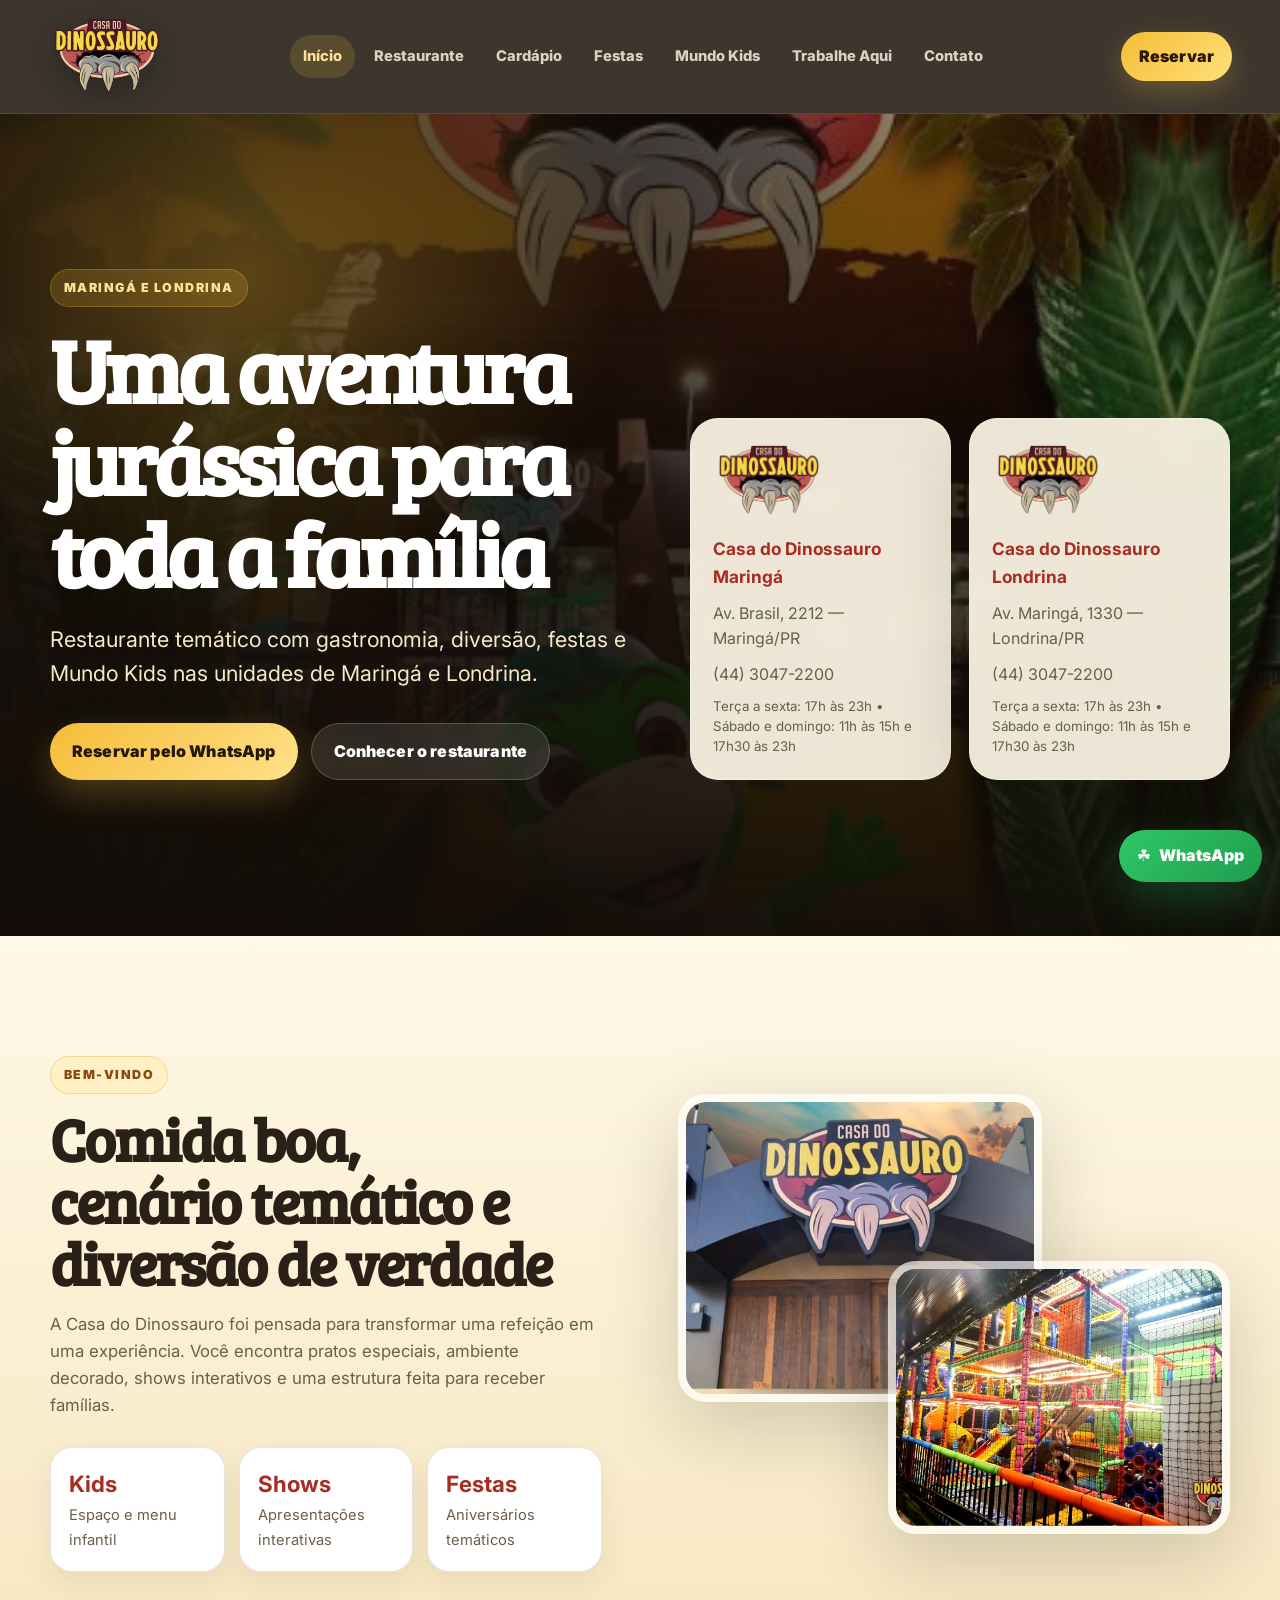
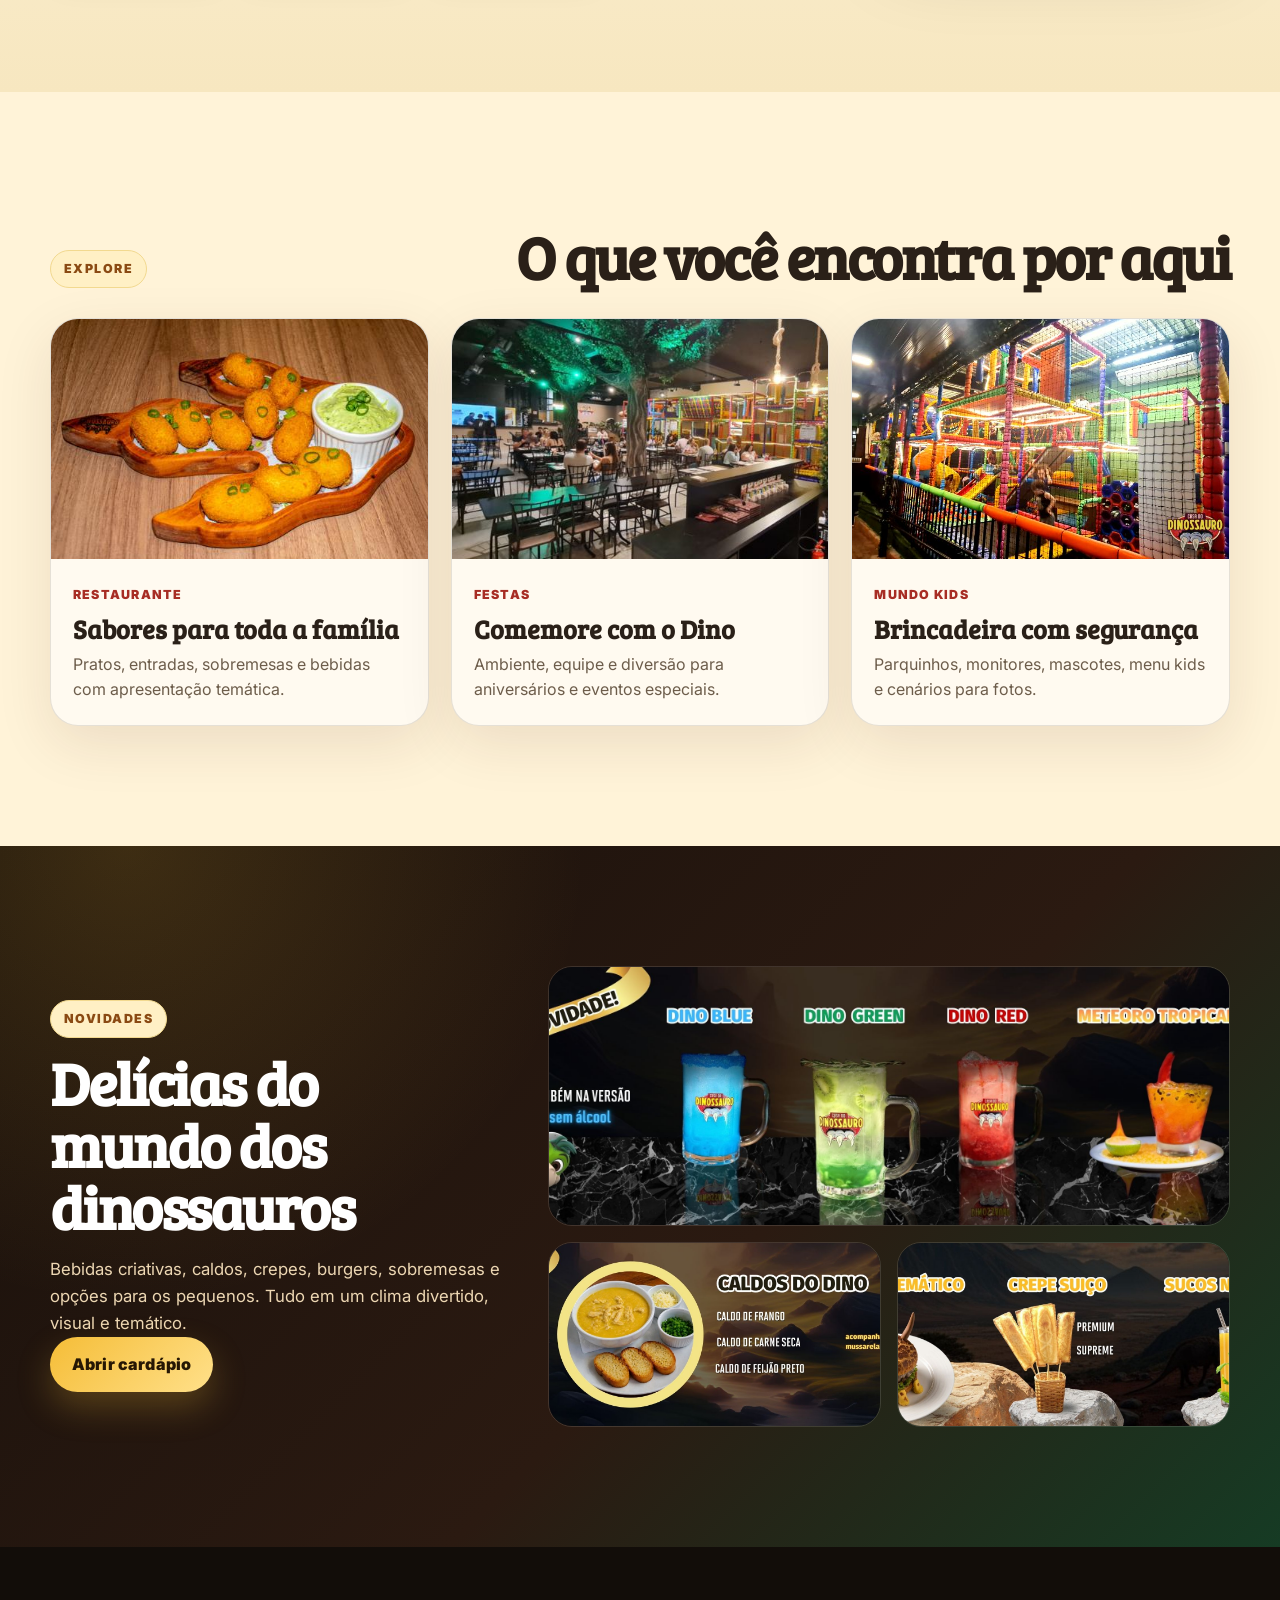
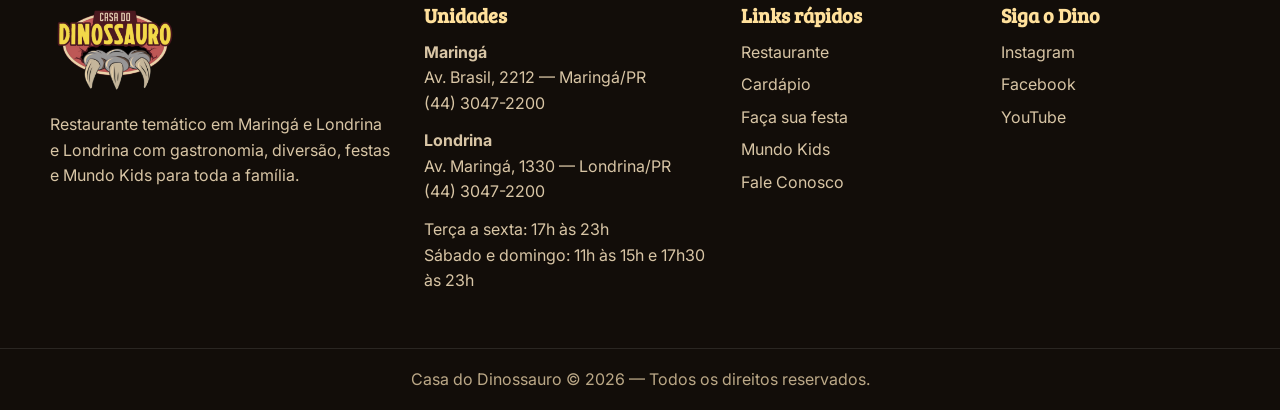
==== index.html @ 7688b554 "Remover 'Vitória' dos endereços e normalizar formato" ====
<!DOCTYPE html>

<html lang="pt-BR">
<head>
<meta charset="utf-8"/>
<meta content="width=device-width, initial-scale=1.0" name="viewport"/>
<meta content="Conheça a Casa do Dinossauro em Maringá e Londrina. Restaurante temático com cardápio, festas e Mundo Kids." name="description"/>
<title>Casa do Dinossauro | Maringá e Londrina</title>
<link href="https://fonts.googleapis.com" rel="preconnect"/>
<link crossorigin="" href="https://fonts.gstatic.com" rel="preconnect"/>
<link href="https://fonts.googleapis.com/css2?family=Bree+Serif&amp;family=Inter:wght@400;500;600;700;800;900&amp;display=swap" rel="stylesheet"/>
<link href="assets/css/style.css" rel="stylesheet"/>
</head>
<body data-page="home">
<header class="site-header" data-header="">
<a aria-label="Casa do Dinossauro - Início" class="brand" href="maringa.html">
<img alt="Casa do Dinossauro" loading="eager" src="assets/img/casa-do-dinossauro-6215cc7ecec5.webp"/>
</a>
<button aria-expanded="false" aria-label="Abrir menu" class="menu-toggle" data-menu-toggle="" type="button">
<span></span><span></span><span></span>
</button>
<nav class="nav" data-nav="">
<a class="active" href="maringa.html">Início</a>
<a href="restaurante-maringa.html">Restaurante</a>
<a href="cardapio-maringa.html">Cardápio</a>
<a href="festa-maringa.html">Festas</a>
<a href="mundo-kids-maringa.html">Mundo Kids</a>
<a href="trabalhe-maringa.html">Trabalhe Aqui</a>
<a href="fale-maringa.html">Contato</a>
</nav>
<a class="header-cta" data-whatsapp-link="" href="https://wa.me/554430472200" rel="noreferrer" target="_blank">Reservar</a>
</header>
<main>
<section class="hero">
<div class="hero-bg" data-content-bg="hero.image" style="background-image: linear-gradient(90deg, rgba(22,14,8,.94), rgba(22,14,8,.68), rgba(22,14,8,.15)), url('assets/img/dino-baby-casa-do-dinossauro-d08139c92fb5.jpg');"></div>
<div class="container hero-grid">
<div class="hero-copy reveal">
<span class="eyebrow" data-content="hero.eyebrow">Maringá e Londrina</span>
<h1 data-content="hero.title">Uma aventura jurássica para toda a família</h1>
<p data-content="hero.description">Restaurante temático com gastronomia, diversão, festas e Mundo Kids nas unidades de Maringá e Londrina.</p>
<div class="hero-actions">
<a class="btn primary" data-content="hero.primaryText" data-whatsapp-link="" href="https://wa.me/554430472200" rel="noreferrer" target="_blank">Reservar pelo WhatsApp</a>
<a class="btn secondary" data-content="hero.secondaryText" href="cardapio-maringa.html">Conhecer o restaurante</a>
</div>
</div>
<div class="hero-cards reveal" data-units="">
<aside class="hero-card">
<img alt="Casa do Dinossauro" loading="eager" src="assets/img/casa-do-dinossauro-6215cc7ecec5.webp"/>
<strong>Casa do Dinossauro Maringá</strong>
<span>Av. Brasil, 2212 — Maringá/PR</span>
<span>(44) 3047-2200</span>
<small>Terça a sexta: 17h às 23h • Sábado e domingo: 11h às 15h e 17h30 às 23h</small>
</aside>
<aside class="hero-card">
<img alt="Casa do Dinossauro" loading="eager" src="assets/img/casa-do-dinossauro-6215cc7ecec5.webp"/>
<strong>Casa do Dinossauro Londrina</strong>
<span>Av. Maringá, 1330 — Londrina/PR</span>
<span>(44) 3047-2200</span>
<small>Terça a sexta: 17h às 23h • Sábado e domingo: 11h às 15h e 17h30 às 23h</small>
</aside>
</div>
</div>
</section>
<section class="section section-light">
<div class="container split">
<div class="section-copy reveal">
<span class="section-kicker">Bem-vindo</span>
<h2>Comida boa, cenário temático e diversão de verdade</h2>
<p>A Casa do Dinossauro foi pensada para transformar uma refeição em uma experiência. Você encontra pratos especiais, ambiente decorado, shows interativos e uma estrutura feita para receber famílias.</p>
<div class="stats">
<div><strong>Kids</strong><span>Espaço e menu infantil</span></div>
<div><strong>Shows</strong><span>Apresentações interativas</span></div>
<div><strong>Festas</strong><span>Aniversários temáticos</span></div>
</div>
</div>
<div class="image-stack reveal">
<img alt="Fachada Casa do Dinossauro" src="assets/img/casa-do-dinossauro-maring-pr-39eed8c77bef.jpg"/>
<img alt="Espaço Kids Casa do Dinossauro" src="assets/img/mundo-kids-8b2cf99afeb6.jpg"/>
</div>
</div>
</section>
<section class="section">
<div class="container">
<div class="section-head reveal">
<span class="section-kicker">Explore</span>
<h2>O que você encontra por aqui</h2>
</div>
<div class="cards three">
<a class="feature-card reveal" href="restaurante-maringa.html">
<img alt="Cardápio Casa do Dinossauro" src="assets/img/casa-do-dinossauro-card-pio-dfa72eca9f5a.jpg"/>
<div><span>Restaurante</span><h3>Sabores para toda a família</h3><p>Pratos, entradas, sobremesas e bebidas com apresentação temática.</p></div>
</a>
<a class="feature-card reveal" href="festa-maringa.html">
<img alt="Festa Casa do Dinossauro" src="assets/img/festa-casa-do-dinossauro-316516844e30.jpg"/>
<div><span>Festas</span><h3>Comemore com o Dino</h3><p>Ambiente, equipe e diversão para aniversários e eventos especiais.</p></div>
</a>
<a class="feature-card reveal" href="mundo-kids-maringa.html">
<img alt="Mundo Kids Casa do Dinossauro" src="assets/img/mundo-kids-8b2cf99afeb6.jpg"/>
<div><span>Mundo Kids</span><h3>Brincadeira com segurança</h3><p>Parquinhos, monitores, mascotes, menu kids e cenários para fotos.</p></div>
</a>
</div>
</div>
</section>
<section class="section section-dark">
<div class="container menu-preview reveal">
<div>
<span class="section-kicker">Novidades</span>
<h2>Delícias do mundo dos dinossauros</h2>
<p>Bebidas criativas, caldos, crepes, burgers, sobremesas e opções para os pequenos. Tudo em um clima divertido, visual e temático.</p>
<a class="btn primary" href="cardapio-maringa.html">Abrir cardápio</a>
</div>
<div class="menu-gallery">
<img alt="Dino drinks" src="assets/img/1-dino-drinks-b-f29f693ffb3a.jpg"/>
<img alt="Caldos do Dino" src="assets/img/2-dino-caldos-ff58bfa2b567.jpg"/>
<img alt="Crepe Casa do Dinossauro" src="assets/img/3-crepe-6ccb1a6ad9e0.jpg"/>
</div>
</div>
</section>
</main>
<footer class="footer">
<div class="container footer-grid">
<div>
<img alt="Casa do Dinossauro" class="footer-logo" src="assets/img/casa-do-dinossauro-6215cc7ecec5.webp"/>
<p>Restaurante temático em Maringá e Londrina e Londrina com gastronomia, diversão, festas e Mundo Kids para toda a família.</p>
</div>
<div>
<h3>Unidades</h3>
<p><strong>Maringá</strong><br/>Av. Brasil, 2212 — Maringá/PR<br/>(44) 3047-2200</p>
<p><strong>Londrina</strong><br/>Av. Maringá, 1330 — Londrina/PR<br/>(44) 3047-2200</p>
<p>Terça a sexta: 17h às 23h<br/>Sábado e domingo: 11h às 15h e 17h30 às 23h</p>
</div>
<div>
<h3>Links rápidos</h3>
<a href="restaurante-maringa.html">Restaurante</a>
<a href="cardapio-maringa.html">Cardápio</a>
<a href="festa-maringa.html">Faça sua festa</a>
<a href="mundo-kids-maringa.html">Mundo Kids</a>
<a href="fale-maringa.html">Fale Conosco</a>
</div>
<div>
<h3>Siga o Dino</h3>
<a href="https://www.instagram.com/casadodinossauro/" rel="noreferrer" target="_blank">Instagram</a>
<a href="https://www.facebook.com/CasadoDinossauro" rel="noreferrer" target="_blank">Facebook</a>
<a href="https://www.youtube.com/@casadodinossauro1567" rel="noreferrer" target="_blank">YouTube</a>
</div>
</div>
<div class="footer-bottom">Casa do Dinossauro © 2026 — Todos os direitos reservados.</div>
</footer>
<a aria-label="Chamar no WhatsApp" class="float-whatsapp" data-whatsapp-link="" href="https://wa.me/554430472200" rel="noreferrer" target="_blank">☘️ <span>WhatsApp</span></a>
<script src="assets/js/app.js"></script>
<script src="assets/js/content-loader.js"></script></body>
</html>
---- assets/css/style.css ----
:root{
  --bg:#120d09;
  --bg-soft:#1d140d;
  --card:#fff9ed;
  --text:#2a2018;
  --muted:#6d5d4b;
  --cream:#fff3d8;
  --sand:#efd39a;
  --accent:#f5bd37;
  --accent-2:#dd6428;
  --green:#3b6f3d;
  --green-dark:#234a27;
  --red:#a72d24;
  --line:rgba(42,32,24,.12);
  --shadow:0 24px 80px rgba(24,14,8,.18);
  --radius:28px;
  --max:1180px;
}
*{box-sizing:border-box}
html{scroll-behavior:smooth}
body{margin:0;font-family:Inter,system-ui,-apple-system,Segoe UI,sans-serif;background:var(--cream);color:var(--text);line-height:1.6;overflow-x:hidden}
a{color:inherit;text-decoration:none}
img{max-width:100%;display:block}
button,input,textarea,select{font:inherit}
.container{width:min(var(--max), calc(100% - 40px));margin-inline:auto}
.site-header{position:sticky;top:0;z-index:40;display:grid;grid-template-columns:auto 1fr auto;align-items:center;gap:24px;padding:14px clamp(18px,4vw,48px);background:rgba(18,13,9,.82);backdrop-filter:blur(18px);border-bottom:1px solid rgba(255,255,255,.10);transition:.25s ease}
.site-header.scrolled{padding-block:9px;background:rgba(18,13,9,.95);box-shadow:0 12px 40px rgba(0,0,0,.24)}
.brand img{width:118px;height:auto;filter:drop-shadow(0 10px 20px rgba(0,0,0,.32))}
.nav{display:flex;justify-content:center;gap:6px;align-items:center}
.nav a{color:#fff4df;font-weight:800;font-size:.92rem;padding:10px 13px;border-radius:999px;opacity:.82;transition:.2s ease}
.nav a:hover,.nav a.active{opacity:1;background:rgba(245,189,55,.16);color:#ffe09b}
.header-cta,.btn{display:inline-flex;align-items:center;justify-content:center;gap:10px;border-radius:999px;font-weight:900;letter-spacing:.01em;transition:transform .2s ease, box-shadow .2s ease, background .2s ease;border:0;cursor:pointer}
.header-cta{background:linear-gradient(135deg,var(--accent),#ffdf79);color:#2a1707;padding:12px 18px;box-shadow:0 10px 28px rgba(245,189,55,.25)}
.header-cta:hover,.btn:hover{transform:translateY(-2px)}
.menu-toggle{display:none;width:46px;height:46px;border:1px solid rgba(255,255,255,.14);border-radius:14px;background:rgba(255,255,255,.08);padding:10px;justify-self:end}
.menu-toggle span{display:block;height:2px;background:#fff;margin:6px 0;border-radius:999px}
.hero{position:relative;min-height:calc(100svh - 78px);display:grid;align-items:center;overflow:hidden;background:var(--bg)}
.hero-bg{position:absolute;inset:0;background-size:cover;background-position:center;transform:scale(1.02)}
.hero-bg::after{content:"";position:absolute;inset:0;background:radial-gradient(circle at 20% 20%,rgba(245,189,55,.30),transparent 30%),linear-gradient(180deg,transparent 0%,rgba(18,13,9,.94) 100%)}
.hero-grid{position:relative;z-index:2;display:grid;grid-template-columns:minmax(0,1fr) minmax(450px,540px);gap:42px;align-items:center;padding:90px 0}
.hero-copy{max-width:780px;color:white}
.eyebrow,.section-kicker{display:inline-flex;align-items:center;gap:8px;width:max-content;background:rgba(245,189,55,.16);color:#ffe09b;border:1px solid rgba(245,189,55,.28);padding:8px 13px;border-radius:999px;font-weight:900;text-transform:uppercase;font-size:.78rem;letter-spacing:.12em}
.section-kicker{background:#fff0c5;color:#8a4a13;border-color:#f2d98f}
h1,h2,h3{font-family:"Bree Serif",Georgia,serif;line-height:1.03;margin:0;color:inherit}
h1{font-size:clamp(3rem,7vw,6.4rem);letter-spacing:-.055em;margin-top:16px;text-wrap:balance;text-shadow:0 18px 50px rgba(0,0,0,.32)}
.hero-copy p{font-size:clamp(1.05rem,2vw,1.35rem);max-width:650px;color:#f7e8c8;margin:22px 0 0}
.hero-actions{display:flex;flex-wrap:wrap;gap:13px;margin-top:32px}
.hero-cards{display:grid;grid-template-columns:1fr 1fr;gap:18px;align-self:end}.hero-cards .hero-card{padding:22px;transform:none}.hero-cards .hero-card img{width:112px}.hero-cards .hero-card strong{font-size:1.08rem}
.btn{padding:15px 22px;min-height:52px}
.btn.primary{background:linear-gradient(135deg,var(--accent),#ffe08a);color:#261704;box-shadow:0 15px 34px rgba(245,189,55,.25)}
.btn.secondary{background:rgba(255,255,255,.10);color:#fff;border:1px solid rgba(255,255,255,.20);backdrop-filter:blur(12px)}
.section-dark .btn.secondary{background:rgba(255,255,255,.08)}
.hero-card{background:rgba(255,248,232,.92);border:1px solid rgba(255,255,255,.35);border-radius:var(--radius);padding:24px;box-shadow:var(--shadow);backdrop-filter:blur(16px);display:grid;gap:10px;align-self:end;transform:rotate(1.5deg)}
.hero-card img{width:155px;margin-bottom:4px}
.hero-card strong{font-size:1.2rem;color:var(--red)}
.hero-card span,.hero-card small{color:var(--muted)}
.hero-card small{line-height:1.5}
.section{padding:clamp(70px,10vw,120px) 0;position:relative}
.section-light{background:linear-gradient(180deg,#fff8e7,#f7e7c0)}
.section-dark{background:radial-gradient(circle at 10% 0%,rgba(245,189,55,.16),transparent 34%),linear-gradient(135deg,#18100b,#2b1a11 58%,#163b24);color:white}
.split{display:grid;grid-template-columns:1fr 1fr;gap:clamp(34px,6vw,76px);align-items:center}
.split.reverse{direction:rtl}.split.reverse>*{direction:ltr}
.section-copy h2,.section-head h2,.menu-preview h2,.cta-band h2,.schedule-card h2{font-size:clamp(2.2rem,4.7vw,4.4rem);letter-spacing:-.035em;margin-top:14px;text-wrap:balance}
.section-copy p,.section-head p,.menu-preview p,.cta-band p,.schedule-card p{font-size:1.05rem;color:var(--muted);margin:18px 0 0;max-width:640px}
.section-dark p{color:#edd7b3}
.stats{display:grid;grid-template-columns:repeat(3,1fr);gap:14px;margin-top:28px}
.stats div{background:white;border:1px solid var(--line);border-radius:22px;padding:18px;box-shadow:0 12px 30px rgba(64,32,16,.08)}
.stats strong{display:block;color:var(--red);font-size:1.4rem}.stats span{color:var(--muted);font-size:.92rem}
.image-stack{position:relative;min-height:440px}
.image-stack img{position:absolute;object-fit:cover;border-radius:28px;box-shadow:var(--shadow);border:8px solid rgba(255,255,255,.66)}
.image-stack img:first-child{width:66%;height:70%;left:0;top:0}.image-stack img:last-child{width:62%;height:62%;right:0;bottom:0}
.rounded-panel{background:linear-gradient(135deg,#fff4d6,#fff);border-radius:34px;padding:14px;box-shadow:var(--shadow);transform:rotate(-1deg)}
.rounded-panel img{width:100%;aspect-ratio:1/1;object-fit:cover;border-radius:24px}
.section-head{display:flex;justify-content:space-between;gap:24px;align-items:end;margin-bottom:30px}
.cards{display:grid;gap:22px}.cards.three{grid-template-columns:repeat(3,1fr)}.cards.values,.cards.kids-grid{grid-template-columns:repeat(3,1fr)}
.feature-card,.info-card,.value-card{background:#fffaf0;border:1px solid var(--line);border-radius:var(--radius);box-shadow:0 18px 55px rgba(64,32,16,.10);overflow:hidden;transition:.25s ease}
.feature-card:hover,.info-card:hover,.value-card:hover{transform:translateY(-6px);box-shadow:0 28px 70px rgba(64,32,16,.16)}
.feature-card img{width:100%;height:240px;object-fit:cover}
.feature-card div{padding:22px}.feature-card span{color:var(--red);font-weight:900;text-transform:uppercase;font-size:.78rem;letter-spacing:.10em}.feature-card h3{font-size:1.65rem;margin-top:8px}.feature-card p,.info-card p,.value-card p{color:var(--muted);margin:10px 0 0}
.info-card{padding:28px}.info-card strong{font-size:2.2rem}.info-card h3,.value-card h3{font-size:1.7rem;margin-top:12px}
.value-card{padding:28px}.value-card span{display:inline-grid;place-items:center;width:42px;height:42px;background:#fff0c5;border-radius:14px;color:#874b10;font-weight:900}
.menu-preview{display:grid;grid-template-columns:.8fr 1.2fr;gap:44px;align-items:center}
.menu-gallery{display:grid;grid-template-columns:1fr 1fr;gap:16px}.menu-gallery img{height:185px;width:100%;object-fit:cover;border-radius:24px;border:1px solid rgba(255,255,255,.12)}.menu-gallery img:first-child{grid-column:1/-1;height:260px}
.cta-band{text-align:center}.cta-band .container{max-width:760px}.cta-band .btn{margin-top:24px}
.dessert-card{background:#fff9ec;color:var(--text);border-radius:32px;padding:24px;text-align:center;box-shadow:var(--shadow)}.dessert-card img{margin:auto;max-height:240px;object-fit:contain}.dessert-card h3{margin-top:12px;font-size:1.8rem;color:var(--red)}
.schedule-card{display:grid;grid-template-columns:.8fr 1.2fr;gap:34px;align-items:center;background:rgba(255,255,255,.08);border:1px solid rgba(255,255,255,.13);border-radius:34px;padding:34px;box-shadow:0 26px 90px rgba(0,0,0,.18)}
.schedule-list{display:grid;gap:14px}.schedule-list p{display:flex;justify-content:space-between;gap:18px;margin:0;background:rgba(255,255,255,.08);padding:18px;border-radius:20px}.schedule-list span{color:#ffe09b;font-weight:900}
.contact-grid{display:grid;grid-template-columns:.8fr 1.2fr;gap:34px;align-items:start}.contact-cards{display:grid;gap:16px}.contact-card{display:grid;gap:5px;background:#fffaf0;border:1px solid var(--line);border-radius:24px;padding:22px;box-shadow:0 14px 40px rgba(64,32,16,.08)}.contact-card span{font-weight:900;color:var(--red);text-transform:uppercase;font-size:.78rem;letter-spacing:.10em}.contact-card strong{font-size:1.25rem}.contact-card small{color:var(--muted)}
.modern-form{background:#fffaf0;border:1px solid var(--line);border-radius:34px;padding:clamp(22px,4vw,38px);box-shadow:var(--shadow);display:grid;gap:16px}.modern-form h2{font-size:clamp(2rem,4vw,3.4rem);margin:4px 0 6px}.modern-form label{display:grid;gap:7px;font-weight:800;color:#473424}.modern-form input,.modern-form textarea,.modern-form select{width:100%;border:1px solid rgba(42,32,24,.15);background:white;border-radius:16px;padding:14px 15px;outline:none;transition:.2s}.modern-form input:focus,.modern-form textarea:focus,.modern-form select:focus{border-color:var(--accent-2);box-shadow:0 0 0 4px rgba(221,100,40,.12)}.modern-form small{color:var(--muted)}.modern-form .btn{width:max-content}.form-row{display:grid;grid-template-columns:1fr 1fr;gap:14px}.form-wrap{display:grid;grid-template-columns:1.25fr .75fr;gap:28px;align-items:start}.hours-box{background:linear-gradient(135deg,var(--green-dark),var(--green));color:white;border-radius:30px;padding:28px;position:sticky;top:110px;box-shadow:var(--shadow)}.hours-box h3{font-size:2rem}.hours-box p{color:#f7e8c8}.tag-list{display:flex;flex-wrap:wrap;gap:10px;margin-top:24px}.tag-list span{background:white;border:1px solid var(--line);padding:11px 14px;border-radius:999px;font-weight:800;color:var(--green-dark);box-shadow:0 10px 20px rgba(64,32,16,.06)}
.footer{background:#120d09;color:#fff3dc;padding:58px 0 0}.footer-grid{display:grid;grid-template-columns:1.2fr 1fr .8fr .8fr;gap:30px}.footer-logo{width:130px;margin-bottom:14px}.footer h3{font-size:1.25rem;margin-bottom:14px;color:#ffe09b}.footer p{color:#d8c5a5;margin:0 0 12px}.footer a{display:block;color:#d8c5a5;margin:7px 0}.footer a:hover{color:#ffe09b}.footer-bottom{text-align:center;color:#bba887;border-top:1px solid rgba(255,255,255,.10);padding:18px;margin-top:42px}
.float-whatsapp{position:fixed;right:18px;bottom:18px;z-index:50;background:linear-gradient(135deg,#30c766,#1f9d4e);color:white;border-radius:999px;padding:13px 18px;font-weight:900;box-shadow:0 18px 44px rgba(31,157,78,.34);display:flex;gap:8px;align-items:center}
.reveal{opacity:0;transform:translateY(24px);transition:opacity .7s ease, transform .7s ease}.reveal.visible{opacity:1;transform:translateY(0)}
@media (max-width:980px){
  .site-header{grid-template-columns:auto auto 1fr}.brand img{width:98px}.menu-toggle{display:block}.nav{position:fixed;top:76px;left:18px;right:18px;display:grid;gap:6px;background:rgba(18,13,9,.97);border:1px solid rgba(255,255,255,.14);border-radius:24px;padding:16px;box-shadow:0 24px 80px rgba(0,0,0,.28);transform:translateY(-16px);opacity:0;pointer-events:none;transition:.2s ease}.nav.open{opacity:1;pointer-events:auto;transform:translateY(0)}.nav a{display:block;text-align:center}.header-cta{justify-self:end}.hero-grid,.split,.menu-preview,.schedule-card,.contact-grid,.form-wrap{grid-template-columns:1fr}.hero{min-height:auto}.hero-grid{padding:74px 0 54px}.hero-cards{grid-template-columns:1fr}.hero-card{max-width:430px;transform:none}.section-head{display:block}.cards.three,.cards.values,.cards.kids-grid{grid-template-columns:1fr 1fr}.image-stack{min-height:380px}.hours-box{position:static}.footer-grid{grid-template-columns:1fr 1fr}}
@media (max-width:640px){
  .container{width:min(100% - 28px,var(--max))}.site-header{padding:10px 14px;gap:10px}.header-cta{display:none}.hero-copy p{font-size:1rem}.hero-actions,.form-row{display:grid;grid-template-columns:1fr}.btn{width:100%}.cards.three,.cards.values,.cards.kids-grid,.stats,.footer-grid{grid-template-columns:1fr}.feature-card img{height:210px}.image-stack{min-height:auto;display:grid;gap:12px}.image-stack img{position:static;width:100%!important;height:auto!important;aspect-ratio:4/3}.menu-gallery{grid-template-columns:1fr}.menu-gallery img,.menu-gallery img:first-child{height:210px}.schedule-list p{display:grid}.float-whatsapp{left:14px;right:14px;justify-content:center}.section{padding:64px 0}h1{font-size:clamp(2.75rem,15vw,4rem)}}


/* Melhorias: página de cardápio e unidades */
.hero-compact{min-height:72svh}
.menu-highlight-card{align-self:center}
.menu-category{background:#fffaf0;border:1px solid var(--line);border-radius:34px;padding:clamp(22px,4vw,34px);box-shadow:0 18px 55px rgba(64,32,16,.10);margin-top:24px}
.menu-category-head{display:flex;align-items:center;gap:16px;margin-bottom:20px}
.menu-category-head span{display:inline-grid;place-items:center;width:48px;height:48px;border-radius:16px;background:linear-gradient(135deg,var(--accent),#ffe08a);font-weight:900;color:#2a1707;box-shadow:0 12px 28px rgba(245,189,55,.22)}
.menu-category-head h3{font-size:clamp(1.8rem,3vw,2.5rem);color:var(--red)}
.menu-items{display:grid;grid-template-columns:repeat(4,1fr);gap:14px}
.menu-items article{background:white;border:1px solid rgba(42,32,24,.10);border-radius:22px;padding:18px;min-height:142px;display:grid;align-content:start;gap:8px;transition:.2s ease}
.menu-items article:hover{transform:translateY(-4px);box-shadow:0 20px 45px rgba(64,32,16,.12)}
.menu-items strong{font-size:1.05rem;color:var(--green-dark)}
.menu-items p{margin:0;color:var(--muted);font-size:.95rem}
.menu-showcase{display:grid;grid-template-columns:1.15fr .9fr .9fr;gap:16px;margin:24px 0 10px}
.menu-showcase img{width:100%;height:250px;object-fit:cover;border-radius:26px;border:8px solid rgba(255,255,255,.70);box-shadow:0 18px 55px rgba(64,32,16,.13);background:#fffaf0}
.menu-showcase img:first-child{height:340px;grid-row:span 2}.menu-showcase img:nth-child(2),.menu-showcase img:nth-child(3){height:162px}
.unit-cards{display:grid;gap:16px}.unit-cards-hero{align-self:center}.unit-cards-hero .hero-card{transform:none;align-self:stretch}.unit-card img{width:125px}.unit-card strong{font-size:1.1rem}.unit-card span,.unit-card small{font-size:.93rem}
@media (max-width:1100px){.nav a{font-size:.84rem;padding:9px 10px}.menu-items{grid-template-columns:repeat(2,1fr)}}
@media (max-width:980px){.unit-cards-hero{max-width:720px}.menu-showcase{grid-template-columns:1fr 1fr}.menu-showcase img:first-child{grid-column:1/-1;grid-row:auto;height:260px}.menu-showcase img:nth-child(2),.menu-showcase img:nth-child(3){height:210px}}
@media (max-width:640px){.menu-items{grid-template-columns:1fr}.menu-category-head{align-items:flex-start}.menu-showcase{grid-template-columns:1fr}.menu-showcase img,.menu-showcase img:first-child,.menu-showcase img:nth-child(2),.menu-showcase img:nth-child(3){height:220px}.unit-cards-hero .hero-card{padding:20px}.unit-card img{width:110px}}
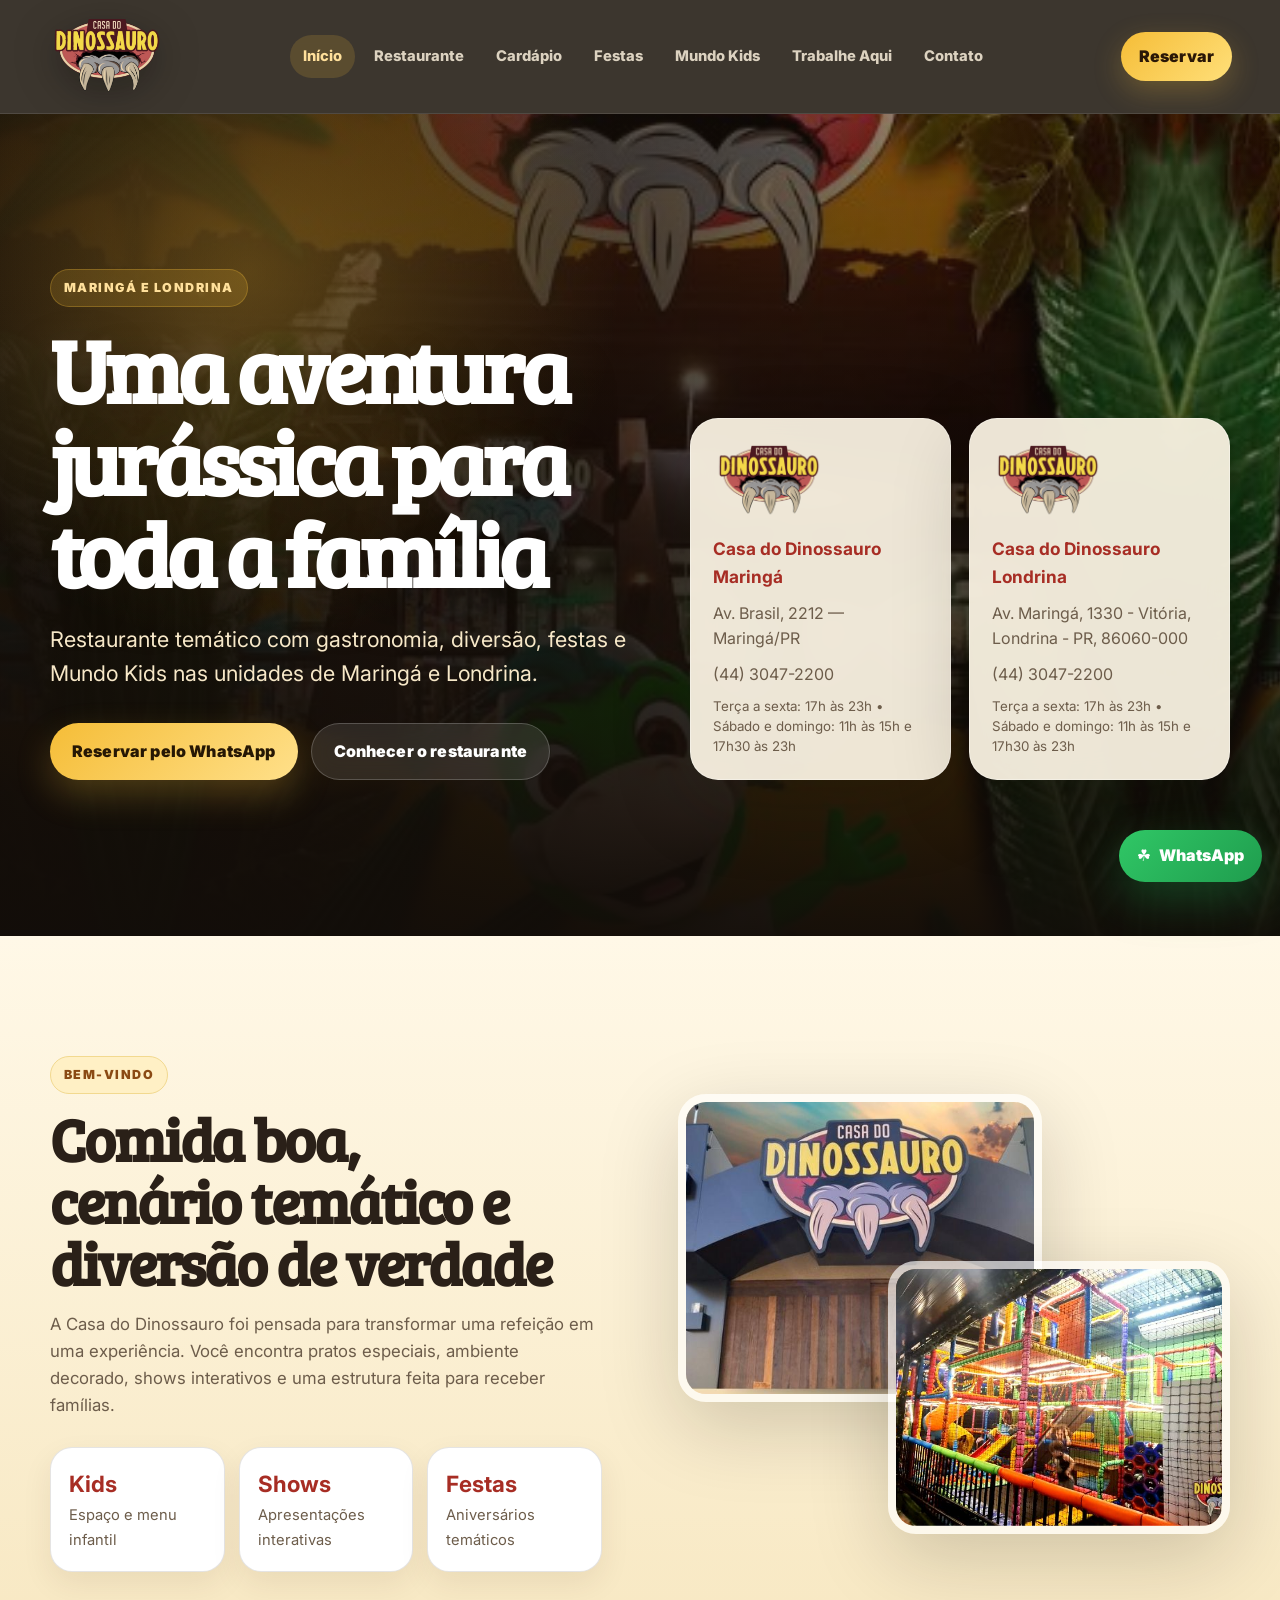
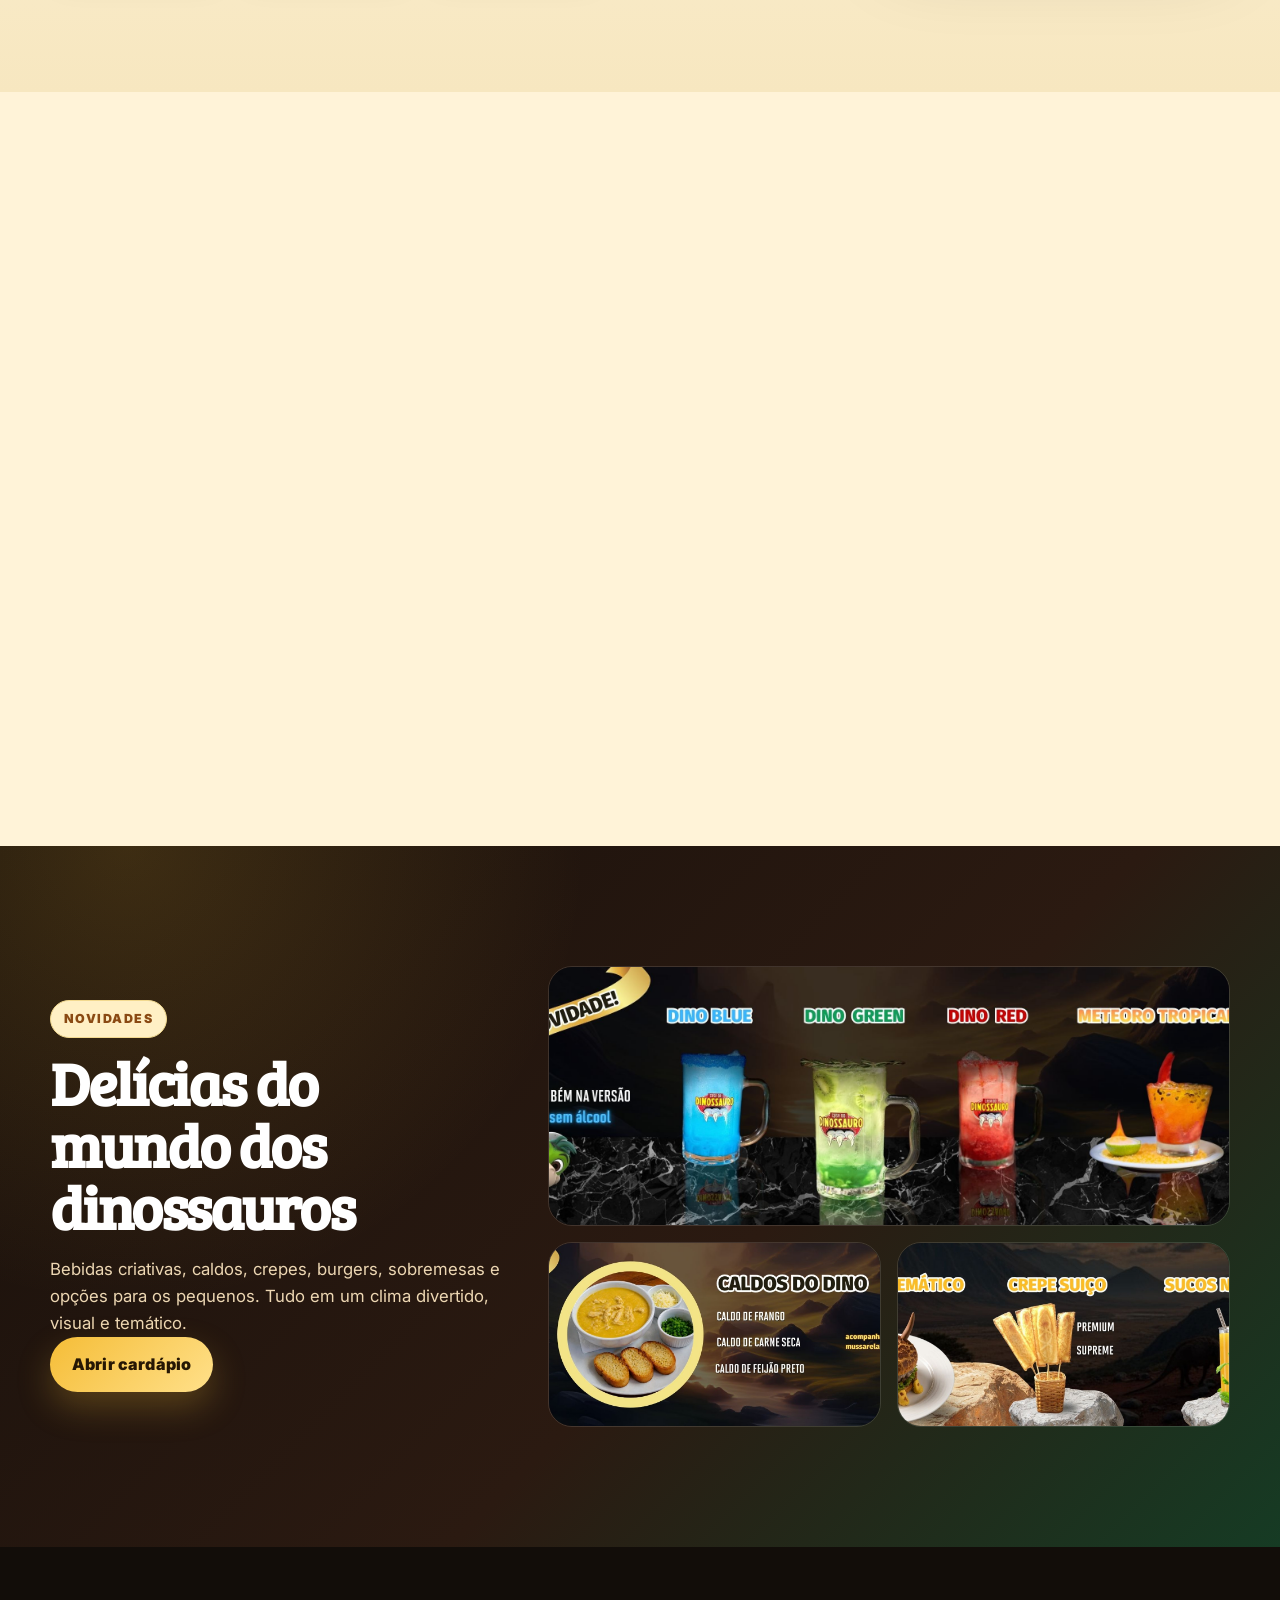
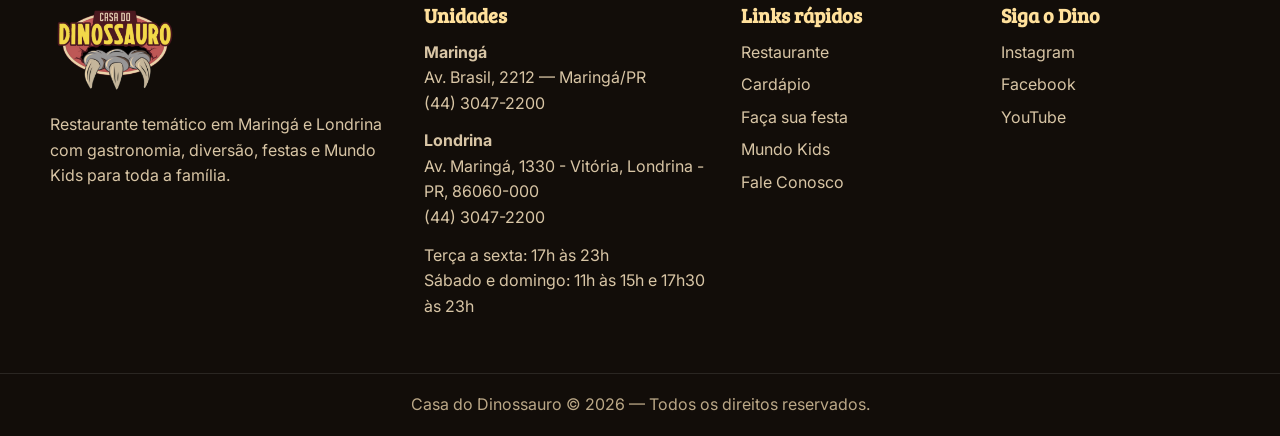
==== commit 651ab9eb: "Initial commit from VS Code" ====
--- a/index.html
+++ b/index.html
@@ -10,6 +10,7 @@
 <link crossorigin="" href="https://fonts.gstatic.com" rel="preconnect"/>
 <link href="https://fonts.googleapis.com/css2?family=Bree+Serif&amp;family=Inter:wght@400;500;600;700;800;900&amp;display=swap" rel="stylesheet"/>
 <link href="assets/css/style.css" rel="stylesheet"/>
+<script src="https://identity.netlify.com/v1/netlify-identity-widget.js"></script>
 </head>
 <body data-page="home">
 <header class="site-header" data-header="">
@@ -54,7 +55,7 @@
 <aside class="hero-card">
 <img alt="Casa do Dinossauro" loading="eager" src="assets/img/casa-do-dinossauro-6215cc7ecec5.webp"/>
 <strong>Casa do Dinossauro Londrina</strong>
-<span>Av. Maringá, 1330 — Londrina/PR</span>
+<span>Av. Maringá, 1330 - Vitória, Londrina - PR, 86060-000</span>
 <span>(44) 3047-2200</span>
 <small>Terça a sexta: 17h às 23h • Sábado e domingo: 11h às 15h e 17h30 às 23h</small>
 </aside>
@@ -121,12 +122,12 @@
 <div class="container footer-grid">
 <div>
 <img alt="Casa do Dinossauro" class="footer-logo" src="assets/img/casa-do-dinossauro-6215cc7ecec5.webp"/>
-<p>Restaurante temático em Maringá e Londrina e Londrina com gastronomia, diversão, festas e Mundo Kids para toda a família.</p>
+<p>Restaurante temático em Maringá e Londrina com gastronomia, diversão, festas e Mundo Kids para toda a família.</p>
 </div>
 <div>
 <h3>Unidades</h3>
 <p><strong>Maringá</strong><br/>Av. Brasil, 2212 — Maringá/PR<br/>(44) 3047-2200</p>
-<p><strong>Londrina</strong><br/>Av. Maringá, 1330 — Londrina/PR<br/>(44) 3047-2200</p>
+<p><strong>Londrina</strong><br/>Av. Maringá, 1330 - Vitória, Londrina - PR, 86060-000<br/>(44) 3047-2200</p>
 <p>Terça a sexta: 17h às 23h<br/>Sábado e domingo: 11h às 15h e 17h30 às 23h</p>
 </div>
 <div>
@@ -148,5 +149,19 @@
 </footer>
 <a aria-label="Chamar no WhatsApp" class="float-whatsapp" data-whatsapp-link="" href="https://wa.me/554430472200" rel="noreferrer" target="_blank">☘️ <span>WhatsApp</span></a>
 <script src="assets/js/app.js"></script>
-<script src="assets/js/content-loader.js"></script></body>
+<script src="assets/js/content-loader.js"></script><script>
+  if (window.netlifyIdentity) {
+    window.netlifyIdentity.on("init", function(user) {
+      if (!user && window.location.hash && window.location.hash.indexOf("_token=") !== -1) {
+        window.netlifyIdentity.open();
+      }
+      if (!user) {
+        window.netlifyIdentity.on("login", function() {
+          document.location.href = "/admin/";
+        });
+      }
+    });
+  }
+</script>
+</body>
 </html>
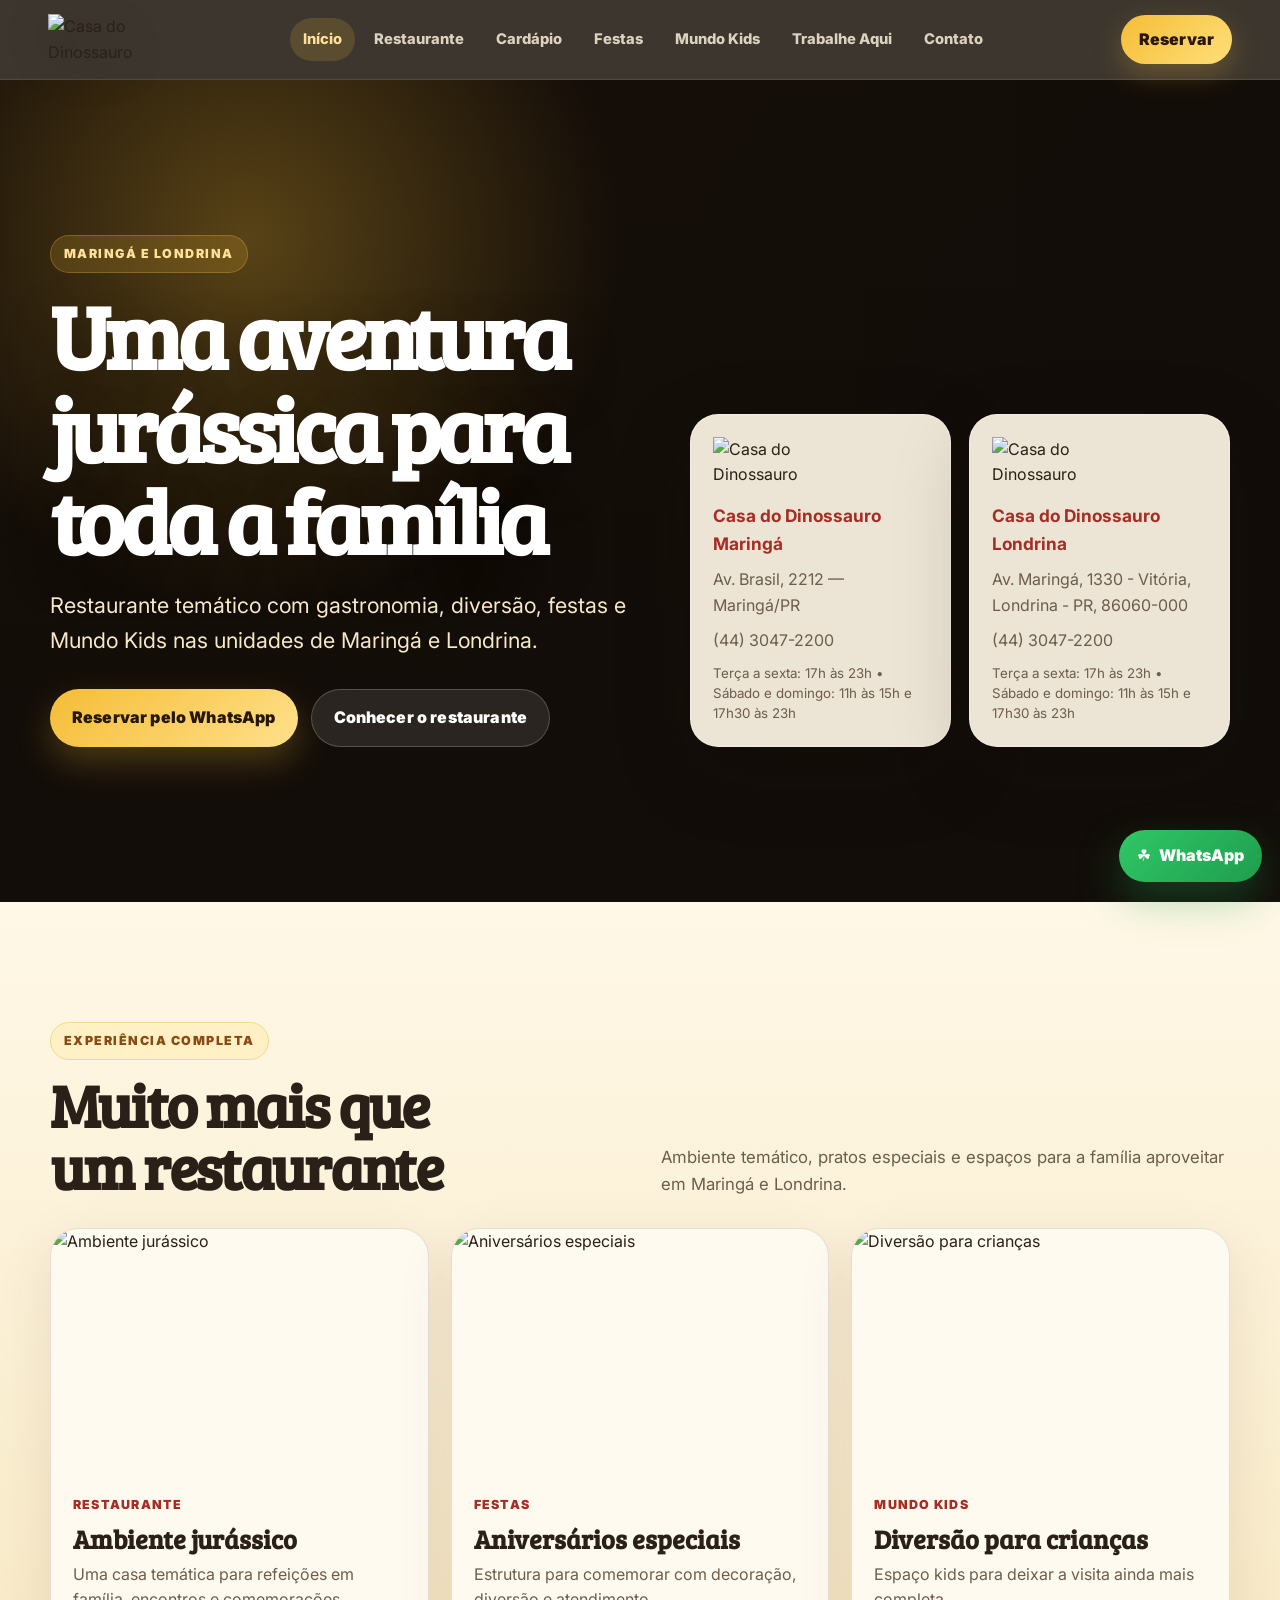
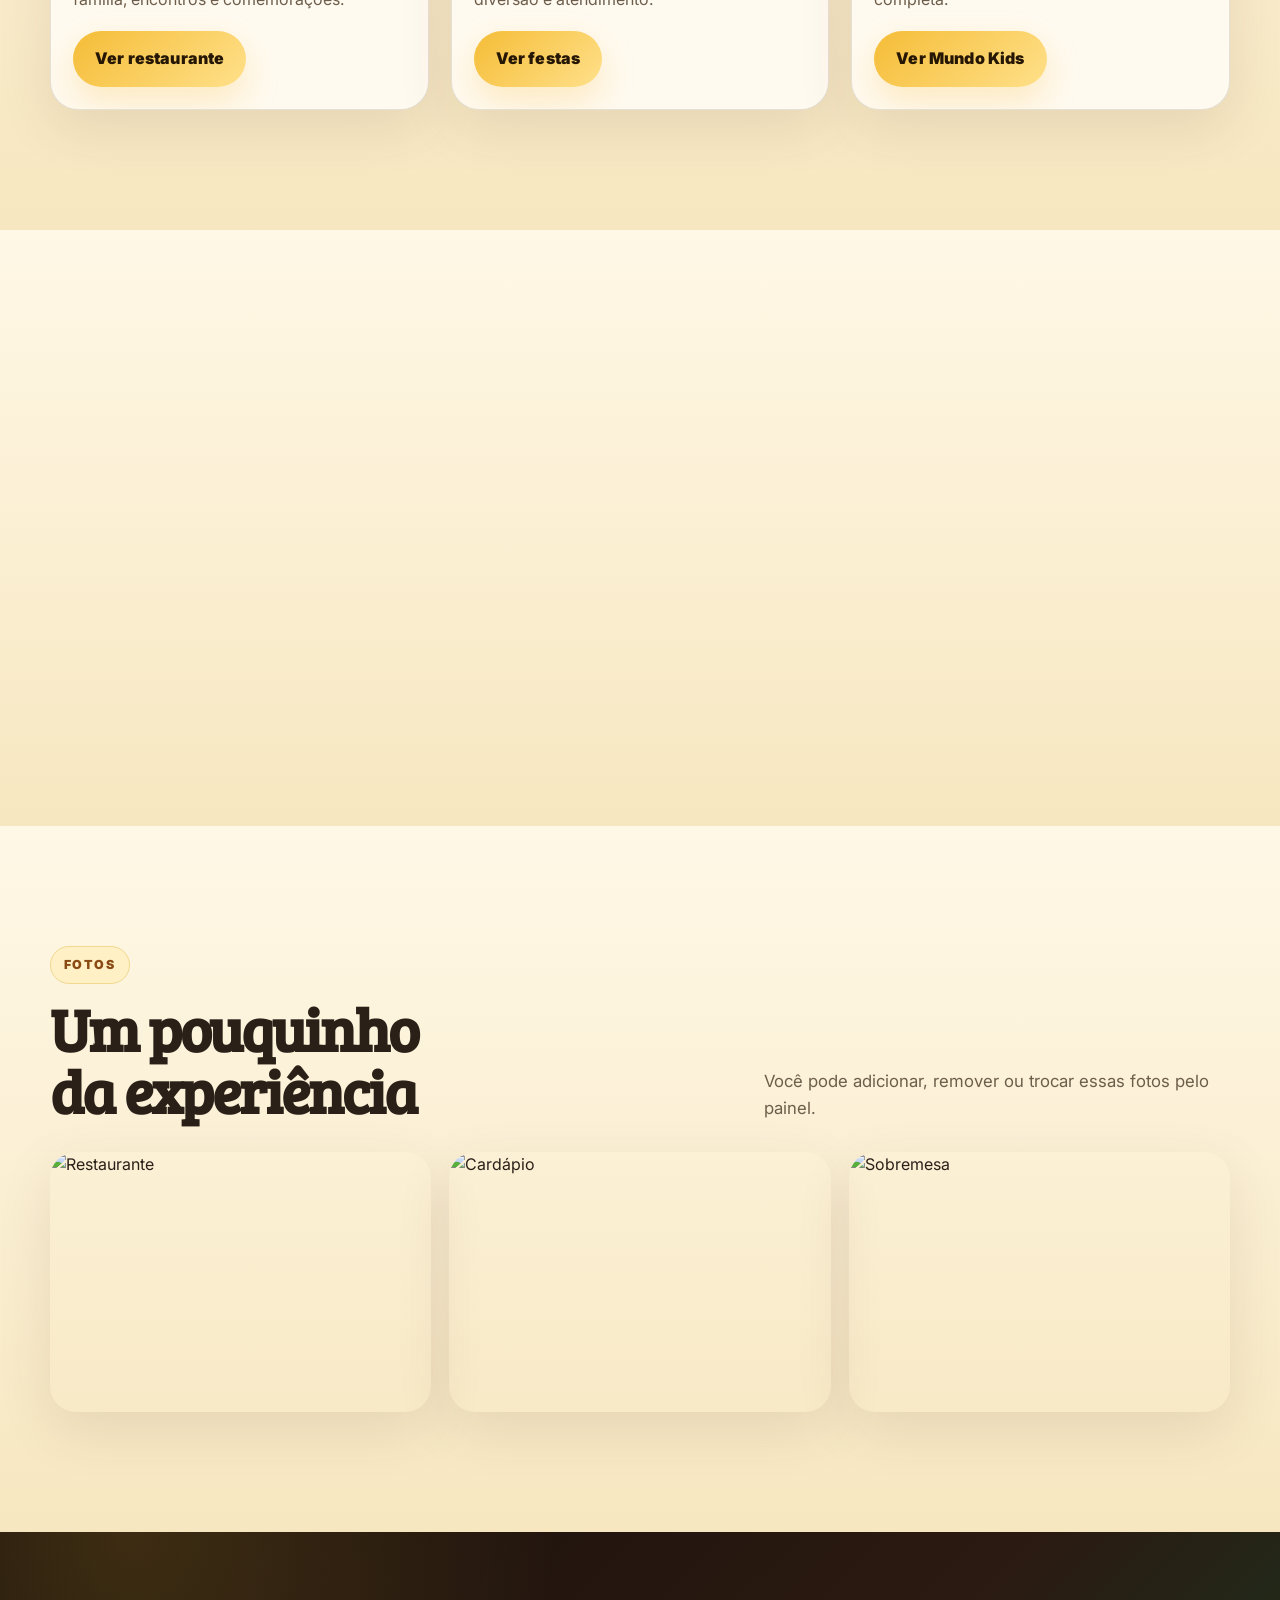
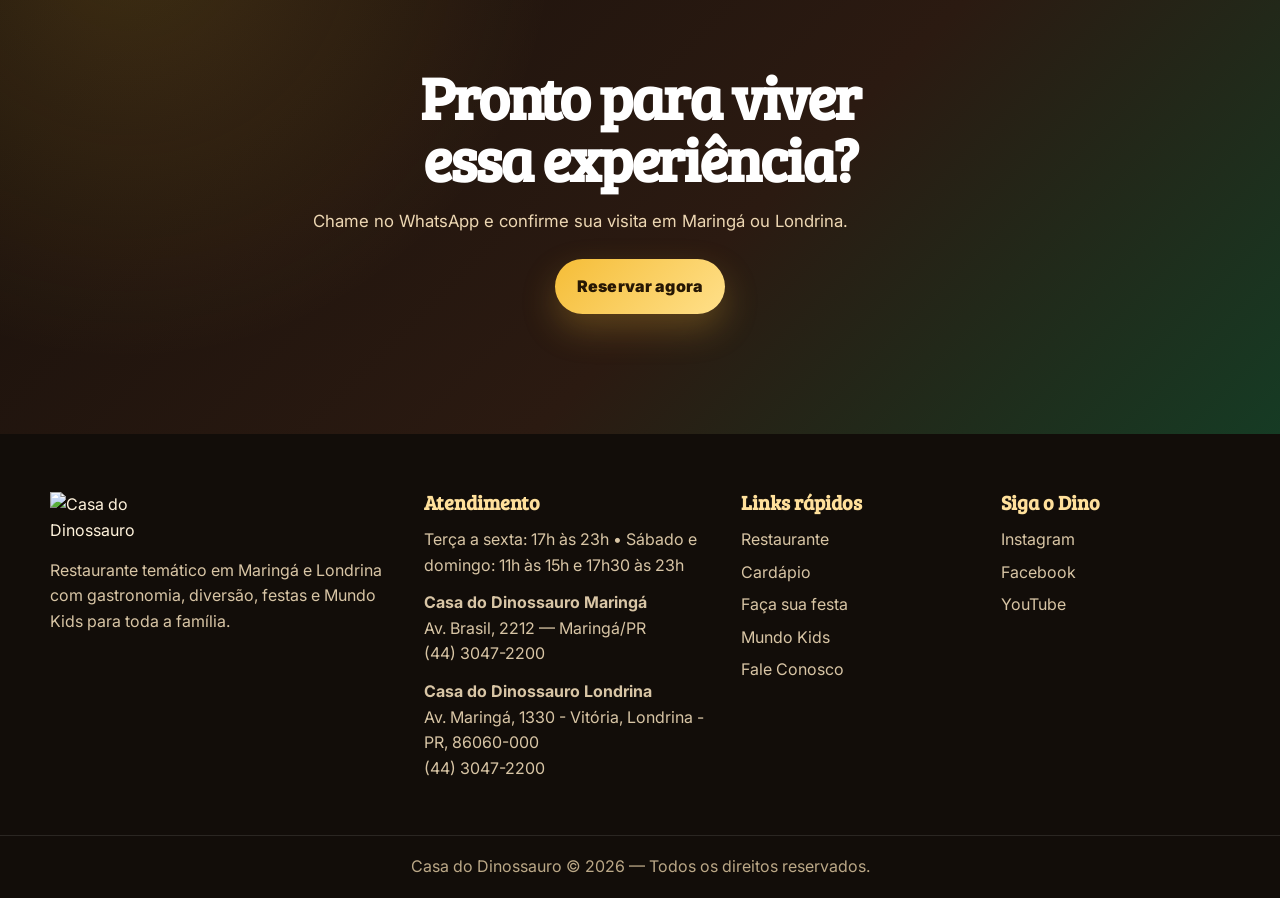
==== commit 83b7428d: "Atualiza projeto" ====
--- a/index.html
+++ b/index.html
@@ -1,167 +1,55 @@
 <!DOCTYPE html>
-
 <html lang="pt-BR">
 <head>
-<meta charset="utf-8"/>
-<meta content="width=device-width, initial-scale=1.0" name="viewport"/>
-<meta content="Conheça a Casa do Dinossauro em Maringá e Londrina. Restaurante temático com cardápio, festas e Mundo Kids." name="description"/>
-<title>Casa do Dinossauro | Maringá e Londrina</title>
-<link href="https://fonts.googleapis.com" rel="preconnect"/>
-<link crossorigin="" href="https://fonts.gstatic.com" rel="preconnect"/>
-<link href="https://fonts.googleapis.com/css2?family=Bree+Serif&amp;family=Inter:wght@400;500;600;700;800;900&amp;display=swap" rel="stylesheet"/>
-<link href="assets/css/style.css" rel="stylesheet"/>
-<script src="https://identity.netlify.com/v1/netlify-identity-widget.js"></script>
+  <meta charset="UTF-8">
+  <meta name="viewport" content="width=device-width, initial-scale=1.0">
+  <meta name="description" content="Casa do Dinossauro em Maringá e Londrina.">
+  <title>Início | Casa do Dinossauro</title>
+  <link rel="preconnect" href="https://fonts.googleapis.com">
+  <link rel="preconnect" href="https://fonts.gstatic.com" crossorigin>
+  <link href="https://fonts.googleapis.com/css2?family=Bree+Serif&family=Inter:wght@400;500;600;700;800;900&display=swap" rel="stylesheet">
+  <link rel="stylesheet" href="assets/css/style.css">
+  <script src="https://identity.netlify.com/v1/netlify-identity-widget.js"></script>
+<script>
+  if (window.netlifyIdentity) {
+    window.netlifyIdentity.on('init', function(user) {
+      var hash = window.location.hash || '';
+      var isIdentityHash = /invite_token|confirmation_token|recovery_token|email_change_token|access_token/.test(hash);
+      if (!user && isIdentityHash) window.netlifyIdentity.open();
+      window.netlifyIdentity.on('login', function() {
+        if (isIdentityHash) window.location.href = '/admin/';
+      });
+    });
+  }
+</script>
 </head>
-<body data-page="home">
-<header class="site-header" data-header="">
-<a aria-label="Casa do Dinossauro - Início" class="brand" href="maringa.html">
-<img alt="Casa do Dinossauro" loading="eager" src="assets/img/casa-do-dinossauro-6215cc7ecec5.webp"/>
-</a>
-<button aria-expanded="false" aria-label="Abrir menu" class="menu-toggle" data-menu-toggle="" type="button">
-<span></span><span></span><span></span>
-</button>
-<nav class="nav" data-nav="">
-<a class="active" href="maringa.html">Início</a>
+<body data-page="home" data-file="index.html">
+  <header class="site-header" data-header>
+    <a class="brand" href="maringa.html" aria-label="Casa do Dinossauro - Início">
+      <img data-site-logo src="/assets/uploads/casa-do-dinossauro-6215cc7ecec5.webp" alt="Casa do Dinossauro" loading="eager">
+    </a>
+    <button class="menu-toggle" type="button" aria-label="Abrir menu" aria-expanded="false" data-menu-toggle><span></span><span></span><span></span></button>
+    <nav class="nav" data-nav><a href="maringa.html" class="active">Início</a>
 <a href="restaurante-maringa.html">Restaurante</a>
 <a href="cardapio-maringa.html">Cardápio</a>
 <a href="festa-maringa.html">Festas</a>
 <a href="mundo-kids-maringa.html">Mundo Kids</a>
 <a href="trabalhe-maringa.html">Trabalhe Aqui</a>
-<a href="fale-maringa.html">Contato</a>
-</nav>
-<a class="header-cta" data-whatsapp-link="" href="https://wa.me/554430472200" rel="noreferrer" target="_blank">Reservar</a>
-</header>
-<main>
-<section class="hero">
-<div class="hero-bg" data-content-bg="hero.image" style="background-image: linear-gradient(90deg, rgba(22,14,8,.94), rgba(22,14,8,.68), rgba(22,14,8,.15)), url('assets/img/dino-baby-casa-do-dinossauro-d08139c92fb5.jpg');"></div>
-<div class="container hero-grid">
-<div class="hero-copy reveal">
-<span class="eyebrow" data-content="hero.eyebrow">Maringá e Londrina</span>
-<h1 data-content="hero.title">Uma aventura jurássica para toda a família</h1>
-<p data-content="hero.description">Restaurante temático com gastronomia, diversão, festas e Mundo Kids nas unidades de Maringá e Londrina.</p>
-<div class="hero-actions">
-<a class="btn primary" data-content="hero.primaryText" data-whatsapp-link="" href="https://wa.me/554430472200" rel="noreferrer" target="_blank">Reservar pelo WhatsApp</a>
-<a class="btn secondary" data-content="hero.secondaryText" href="cardapio-maringa.html">Conhecer o restaurante</a>
-</div>
-</div>
-<div class="hero-cards reveal" data-units="">
-<aside class="hero-card">
-<img alt="Casa do Dinossauro" loading="eager" src="assets/img/casa-do-dinossauro-6215cc7ecec5.webp"/>
-<strong>Casa do Dinossauro Maringá</strong>
-<span>Av. Brasil, 2212 — Maringá/PR</span>
-<span>(44) 3047-2200</span>
-<small>Terça a sexta: 17h às 23h • Sábado e domingo: 11h às 15h e 17h30 às 23h</small>
-</aside>
-<aside class="hero-card">
-<img alt="Casa do Dinossauro" loading="eager" src="assets/img/casa-do-dinossauro-6215cc7ecec5.webp"/>
-<strong>Casa do Dinossauro Londrina</strong>
-<span>Av. Maringá, 1330 - Vitória, Londrina - PR, 86060-000</span>
-<span>(44) 3047-2200</span>
-<small>Terça a sexta: 17h às 23h • Sábado e domingo: 11h às 15h e 17h30 às 23h</small>
-</aside>
-</div>
-</div>
-</section>
-<section class="section section-light">
-<div class="container split">
-<div class="section-copy reveal">
-<span class="section-kicker">Bem-vindo</span>
-<h2>Comida boa, cenário temático e diversão de verdade</h2>
-<p>A Casa do Dinossauro foi pensada para transformar uma refeição em uma experiência. Você encontra pratos especiais, ambiente decorado, shows interativos e uma estrutura feita para receber famílias.</p>
-<div class="stats">
-<div><strong>Kids</strong><span>Espaço e menu infantil</span></div>
-<div><strong>Shows</strong><span>Apresentações interativas</span></div>
-<div><strong>Festas</strong><span>Aniversários temáticos</span></div>
-</div>
-</div>
-<div class="image-stack reveal">
-<img alt="Fachada Casa do Dinossauro" src="assets/img/casa-do-dinossauro-maring-pr-39eed8c77bef.jpg"/>
-<img alt="Espaço Kids Casa do Dinossauro" src="assets/img/mundo-kids-8b2cf99afeb6.jpg"/>
-</div>
-</div>
-</section>
-<section class="section">
-<div class="container">
-<div class="section-head reveal">
-<span class="section-kicker">Explore</span>
-<h2>O que você encontra por aqui</h2>
-</div>
-<div class="cards three">
-<a class="feature-card reveal" href="restaurante-maringa.html">
-<img alt="Cardápio Casa do Dinossauro" src="assets/img/casa-do-dinossauro-card-pio-dfa72eca9f5a.jpg"/>
-<div><span>Restaurante</span><h3>Sabores para toda a família</h3><p>Pratos, entradas, sobremesas e bebidas com apresentação temática.</p></div>
-</a>
-<a class="feature-card reveal" href="festa-maringa.html">
-<img alt="Festa Casa do Dinossauro" src="assets/img/festa-casa-do-dinossauro-316516844e30.jpg"/>
-<div><span>Festas</span><h3>Comemore com o Dino</h3><p>Ambiente, equipe e diversão para aniversários e eventos especiais.</p></div>
-</a>
-<a class="feature-card reveal" href="mundo-kids-maringa.html">
-<img alt="Mundo Kids Casa do Dinossauro" src="assets/img/mundo-kids-8b2cf99afeb6.jpg"/>
-<div><span>Mundo Kids</span><h3>Brincadeira com segurança</h3><p>Parquinhos, monitores, mascotes, menu kids e cenários para fotos.</p></div>
-</a>
-</div>
-</div>
-</section>
-<section class="section section-dark">
-<div class="container menu-preview reveal">
-<div>
-<span class="section-kicker">Novidades</span>
-<h2>Delícias do mundo dos dinossauros</h2>
-<p>Bebidas criativas, caldos, crepes, burgers, sobremesas e opções para os pequenos. Tudo em um clima divertido, visual e temático.</p>
-<a class="btn primary" href="cardapio-maringa.html">Abrir cardápio</a>
-</div>
-<div class="menu-gallery">
-<img alt="Dino drinks" src="assets/img/1-dino-drinks-b-f29f693ffb3a.jpg"/>
-<img alt="Caldos do Dino" src="assets/img/2-dino-caldos-ff58bfa2b567.jpg"/>
-<img alt="Crepe Casa do Dinossauro" src="assets/img/3-crepe-6ccb1a6ad9e0.jpg"/>
-</div>
-</div>
-</section>
-</main>
-<footer class="footer">
-<div class="container footer-grid">
-<div>
-<img alt="Casa do Dinossauro" class="footer-logo" src="assets/img/casa-do-dinossauro-6215cc7ecec5.webp"/>
-<p>Restaurante temático em Maringá e Londrina com gastronomia, diversão, festas e Mundo Kids para toda a família.</p>
-</div>
-<div>
-<h3>Unidades</h3>
-<p><strong>Maringá</strong><br/>Av. Brasil, 2212 — Maringá/PR<br/>(44) 3047-2200</p>
-<p><strong>Londrina</strong><br/>Av. Maringá, 1330 - Vitória, Londrina - PR, 86060-000<br/>(44) 3047-2200</p>
-<p>Terça a sexta: 17h às 23h<br/>Sábado e domingo: 11h às 15h e 17h30 às 23h</p>
-</div>
-<div>
-<h3>Links rápidos</h3>
-<a href="restaurante-maringa.html">Restaurante</a>
-<a href="cardapio-maringa.html">Cardápio</a>
-<a href="festa-maringa.html">Faça sua festa</a>
-<a href="mundo-kids-maringa.html">Mundo Kids</a>
-<a href="fale-maringa.html">Fale Conosco</a>
-</div>
-<div>
-<h3>Siga o Dino</h3>
-<a href="https://www.instagram.com/casadodinossauro/" rel="noreferrer" target="_blank">Instagram</a>
-<a href="https://www.facebook.com/CasadoDinossauro" rel="noreferrer" target="_blank">Facebook</a>
-<a href="https://www.youtube.com/@casadodinossauro1567" rel="noreferrer" target="_blank">YouTube</a>
-</div>
-</div>
-<div class="footer-bottom">Casa do Dinossauro © 2026 — Todos os direitos reservados.</div>
-</footer>
-<a aria-label="Chamar no WhatsApp" class="float-whatsapp" data-whatsapp-link="" href="https://wa.me/554430472200" rel="noreferrer" target="_blank">☘️ <span>WhatsApp</span></a>
-<script src="assets/js/app.js"></script>
-<script src="assets/js/content-loader.js"></script><script>
-  if (window.netlifyIdentity) {
-    window.netlifyIdentity.on("init", function(user) {
-      if (!user && window.location.hash && window.location.hash.indexOf("_token=") !== -1) {
-        window.netlifyIdentity.open();
-      }
-      if (!user) {
-        window.netlifyIdentity.on("login", function() {
-          document.location.href = "/admin/";
-        });
-      }
-    });
-  }
-</script>
+<a href="fale-maringa.html">Contato</a></nav>
+    <a class="header-cta" data-whatsapp-link href="https://wa.me/554430472200" target="_blank" rel="noreferrer">Reservar</a>
+  </header>
+  <main data-main><div class="dynamic-loading">Carregando conteúdo...</div></main>
+  <footer class="footer">
+    <div class="container footer-grid">
+      <div><img class="footer-logo" data-site-logo src="/assets/uploads/casa-do-dinossauro-6215cc7ecec5.webp" alt="Casa do Dinossauro"><p data-footer-description>Restaurante temático em Maringá e Londrina.</p></div>
+      <div><h3>Atendimento</h3><p data-footer-hours>Terça a sexta: 17h às 23h • Sábado e domingo: 11h às 15h e 17h30 às 23h</p><div data-footer-units></div></div>
+      <div><h3>Links rápidos</h3><a href="restaurante-maringa.html">Restaurante</a><a href="cardapio-maringa.html">Cardápio</a><a href="festa-maringa.html">Faça sua festa</a><a href="mundo-kids-maringa.html">Mundo Kids</a><a href="fale-maringa.html">Fale Conosco</a></div>
+      <div><h3>Siga o Dino</h3><a data-social="instagram" href="https://www.instagram.com/casadodinossauro/" target="_blank" rel="noreferrer">Instagram</a><a data-social="facebook" href="https://www.facebook.com/CasadoDinossauro" target="_blank" rel="noreferrer">Facebook</a><a data-social="youtube" href="https://www.youtube.com/@casadodinossauro1567" target="_blank" rel="noreferrer">YouTube</a></div>
+    </div>
+    <div class="footer-bottom">Casa do Dinossauro © 2026 — Todos os direitos reservados.</div>
+  </footer>
+  <a class="float-whatsapp" data-whatsapp-link href="https://wa.me/554430472200" target="_blank" rel="noreferrer" aria-label="Chamar no WhatsApp">☘️ <span>WhatsApp</span></a>
+  <script src="assets/js/content-loader.js"></script>
+  <script src="assets/js/app.js"></script>
 </body>
 </html>
--- a/assets/css/style.css
+++ b/assets/css/style.css
@@ -116,3 +116,16 @@
 @media (max-width:1100px){.nav a{font-size:.84rem;padding:9px 10px}.menu-items{grid-template-columns:repeat(2,1fr)}}
 @media (max-width:980px){.unit-cards-hero{max-width:720px}.menu-showcase{grid-template-columns:1fr 1fr}.menu-showcase img:first-child{grid-column:1/-1;grid-row:auto;height:260px}.menu-showcase img:nth-child(2),.menu-showcase img:nth-child(3){height:210px}}
 @media (max-width:640px){.menu-items{grid-template-columns:1fr}.menu-category-head{align-items:flex-start}.menu-showcase{grid-template-columns:1fr}.menu-showcase img,.menu-showcase img:first-child,.menu-showcase img:nth-child(2),.menu-showcase img:nth-child(3){height:220px}.unit-cards-hero .hero-card{padding:20px}.unit-card img{width:110px}}
+
+
+/* Ajustes da versão com painel */
+.hero-card{transform:none}
+.hero-cards{display:grid;grid-template-columns:repeat(2,minmax(0,1fr));gap:18px;align-self:end}
+.hero-cards .hero-card{padding:22px}.hero-cards .hero-card img{width:112px}.hero-cards .hero-card strong{font-size:1.08rem}
+.dynamic-loading{min-height:60vh;display:grid;place-items:center;background:var(--cream);font-weight:900;color:var(--muted)}
+.editable-section .section-media img{width:100%;aspect-ratio:4/3;object-fit:cover;border-radius:30px;box-shadow:var(--shadow);border:8px solid rgba(255,255,255,.62)}
+.editable-section.section-dark .feature-card,.editable-section.section-dark .info-card,.editable-section.section-dark .value-card{background:rgba(255,255,255,.08);border-color:rgba(255,255,255,.13);color:white}.editable-section.section-dark .feature-card p,.editable-section.section-dark .info-card p,.editable-section.section-dark .value-card p{color:#edd7b3}
+.gallery-grid{display:grid;grid-template-columns:repeat(3,minmax(0,1fr));gap:18px}.gallery-grid img{width:100%;height:260px;object-fit:cover;border-radius:26px;box-shadow:0 18px 55px rgba(64,32,16,.10)}
+.contact-cards.two-cols{grid-template-columns:repeat(2,minmax(0,1fr))}.footer [data-footer-units] p{margin-bottom:12px}.nav a.active{background:rgba(245,189,55,.16);color:#ffe09b}
+@media (max-width:980px){.hero-cards{grid-template-columns:1fr}.gallery-grid,.contact-cards.two-cols{grid-template-columns:1fr 1fr}}
+@media (max-width:640px){.gallery-grid,.contact-cards.two-cols{grid-template-columns:1fr}.hero-cards .hero-card{max-width:none}}
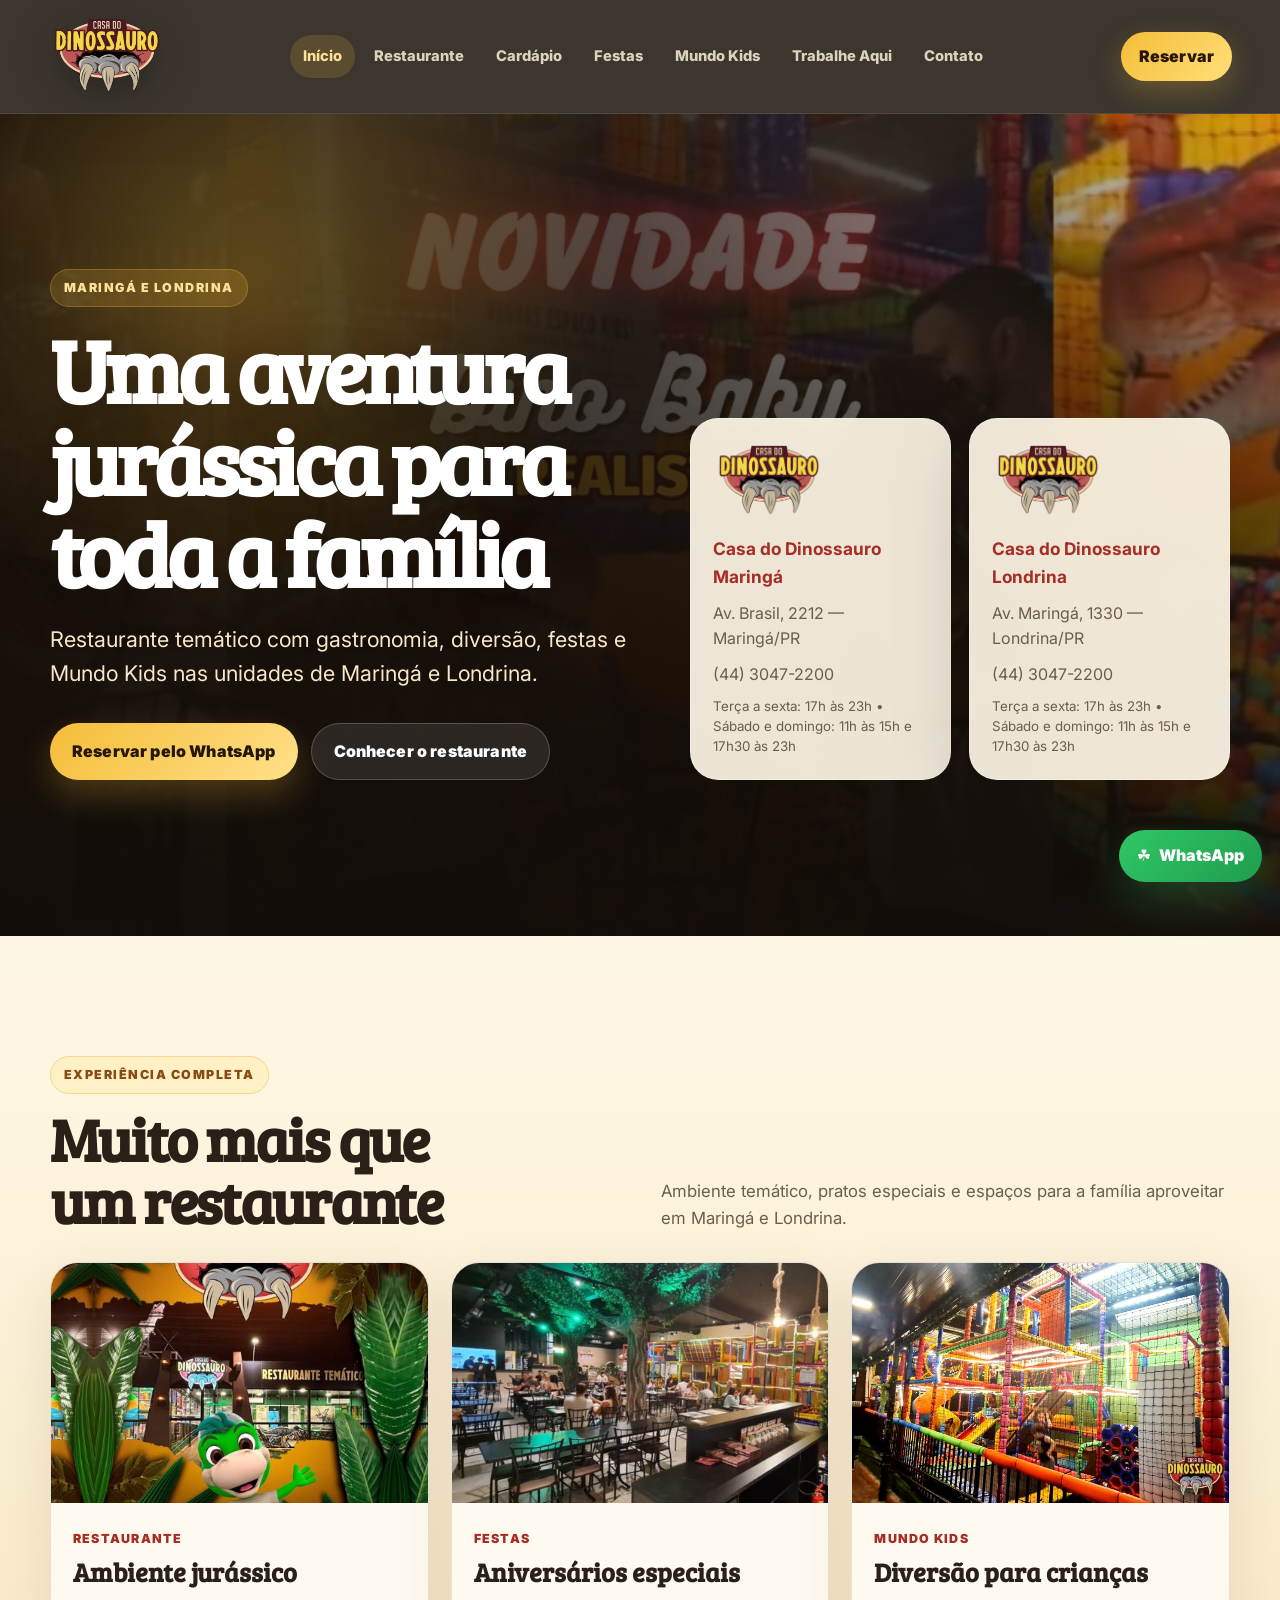
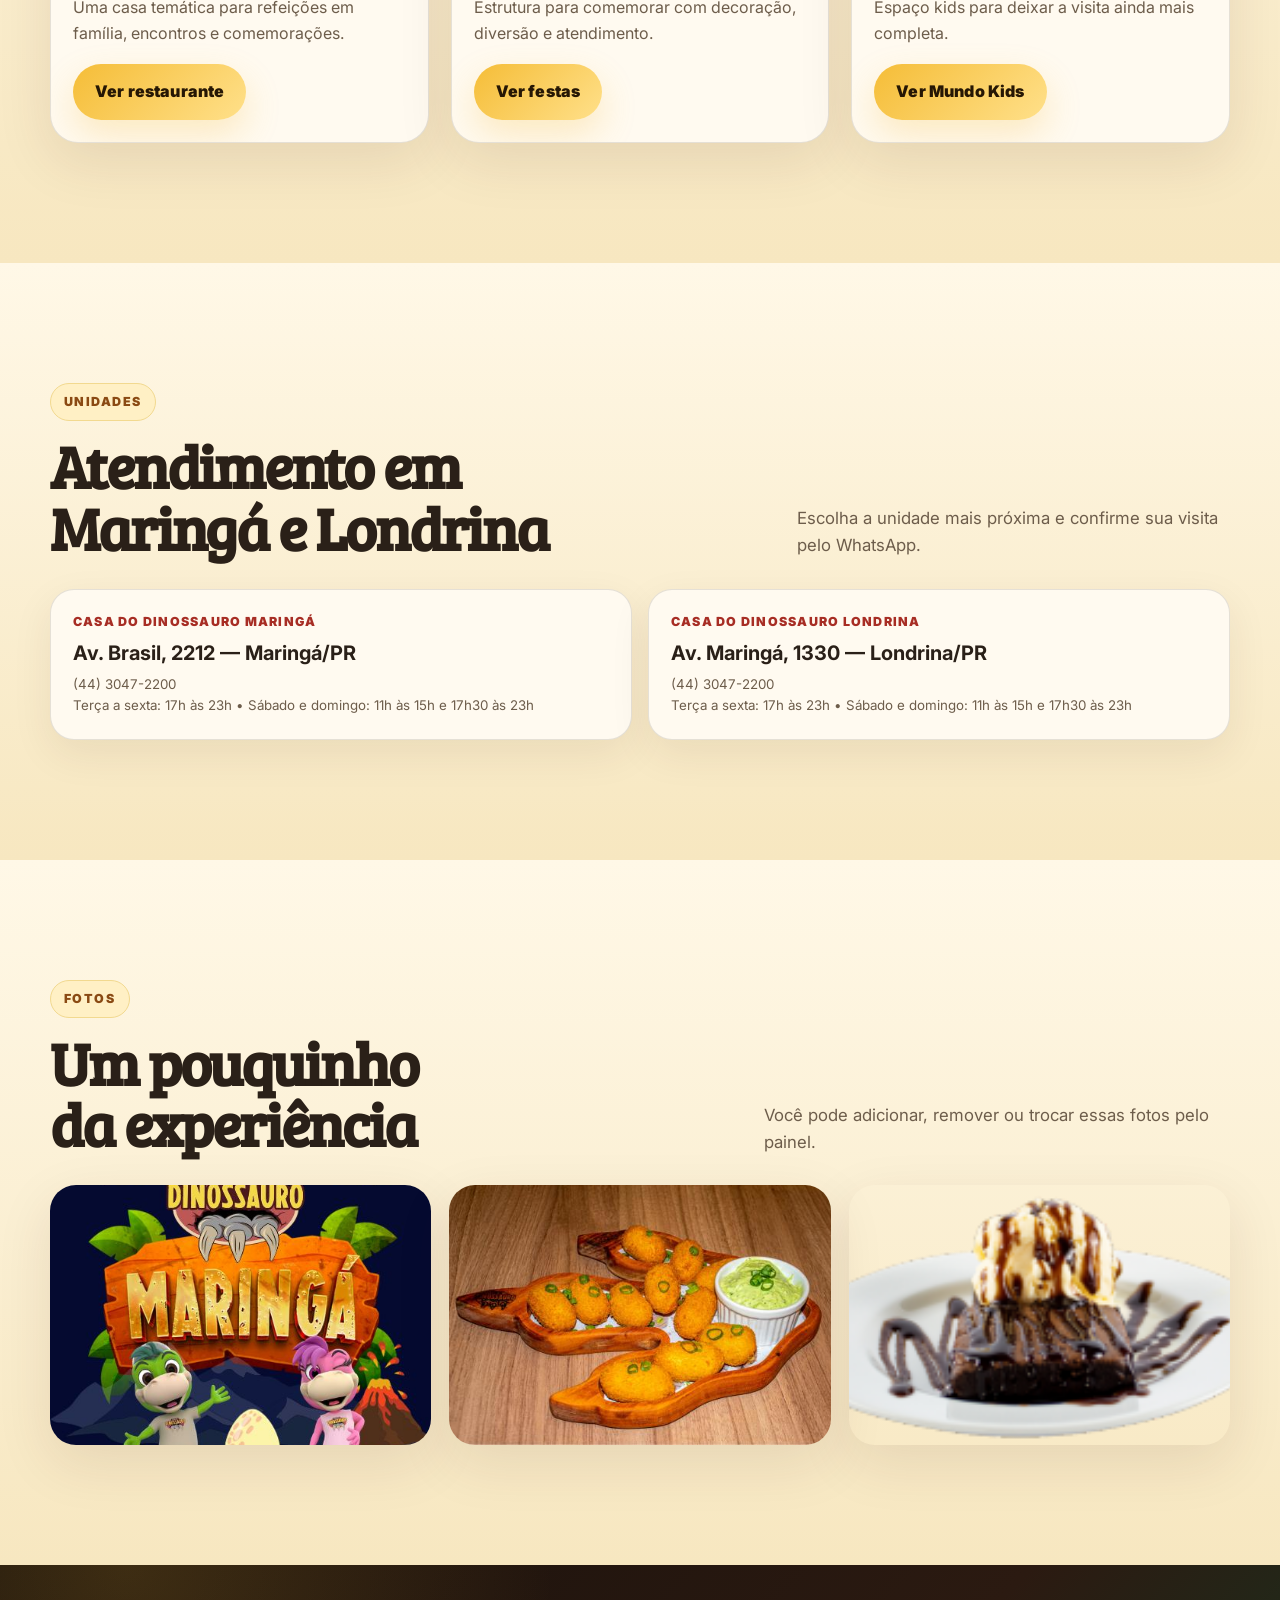
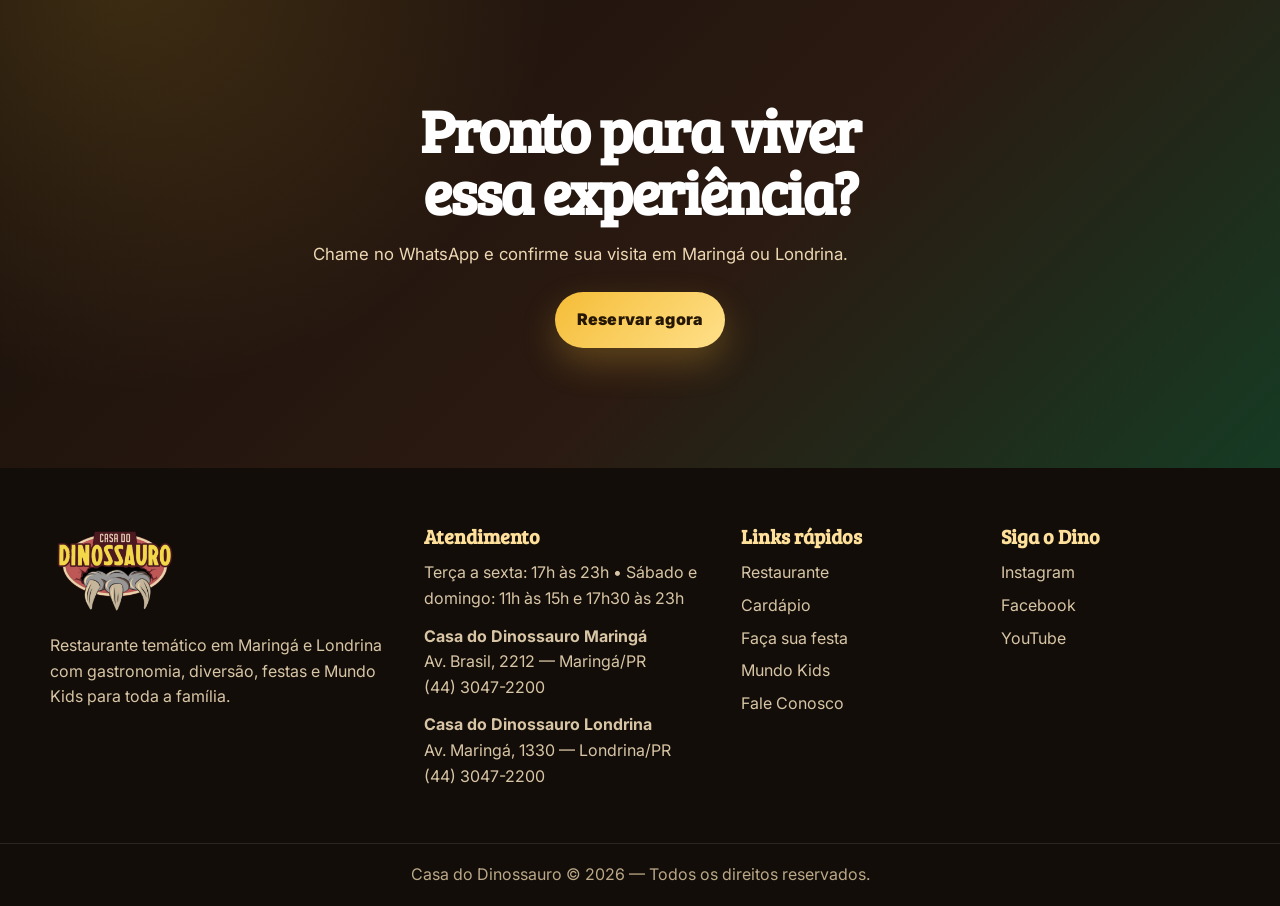
==== commit 4bf815ec: "Atualiza site" ====
--- a/index.html
+++ b/index.html
@@ -26,7 +26,7 @@
 <body data-page="home" data-file="index.html">
   <header class="site-header" data-header>
     <a class="brand" href="maringa.html" aria-label="Casa do Dinossauro - Início">
-      <img data-site-logo src="/assets/uploads/casa-do-dinossauro-6215cc7ecec5.webp" alt="Casa do Dinossauro" loading="eager">
+      <img data-site-logo src="assets/img/casa-do-dinossauro-6215cc7ecec5.webp" alt="Casa do Dinossauro" loading="eager">
     </a>
     <button class="menu-toggle" type="button" aria-label="Abrir menu" aria-expanded="false" data-menu-toggle><span></span><span></span><span></span></button>
     <nav class="nav" data-nav><a href="maringa.html" class="active">Início</a>
@@ -41,7 +41,7 @@
   <main data-main><div class="dynamic-loading">Carregando conteúdo...</div></main>
   <footer class="footer">
     <div class="container footer-grid">
-      <div><img class="footer-logo" data-site-logo src="/assets/uploads/casa-do-dinossauro-6215cc7ecec5.webp" alt="Casa do Dinossauro"><p data-footer-description>Restaurante temático em Maringá e Londrina.</p></div>
+      <div><img class="footer-logo" data-site-logo src="assets/img/casa-do-dinossauro-6215cc7ecec5.webp" alt="Casa do Dinossauro"><p data-footer-description>Restaurante temático em Maringá e Londrina.</p></div>
       <div><h3>Atendimento</h3><p data-footer-hours>Terça a sexta: 17h às 23h • Sábado e domingo: 11h às 15h e 17h30 às 23h</p><div data-footer-units></div></div>
       <div><h3>Links rápidos</h3><a href="restaurante-maringa.html">Restaurante</a><a href="cardapio-maringa.html">Cardápio</a><a href="festa-maringa.html">Faça sua festa</a><a href="mundo-kids-maringa.html">Mundo Kids</a><a href="fale-maringa.html">Fale Conosco</a></div>
       <div><h3>Siga o Dino</h3><a data-social="instagram" href="https://www.instagram.com/casadodinossauro/" target="_blank" rel="noreferrer">Instagram</a><a data-social="facebook" href="https://www.facebook.com/CasadoDinossauro" target="_blank" rel="noreferrer">Facebook</a><a data-social="youtube" href="https://www.youtube.com/@casadodinossauro1567" target="_blank" rel="noreferrer">YouTube</a></div>
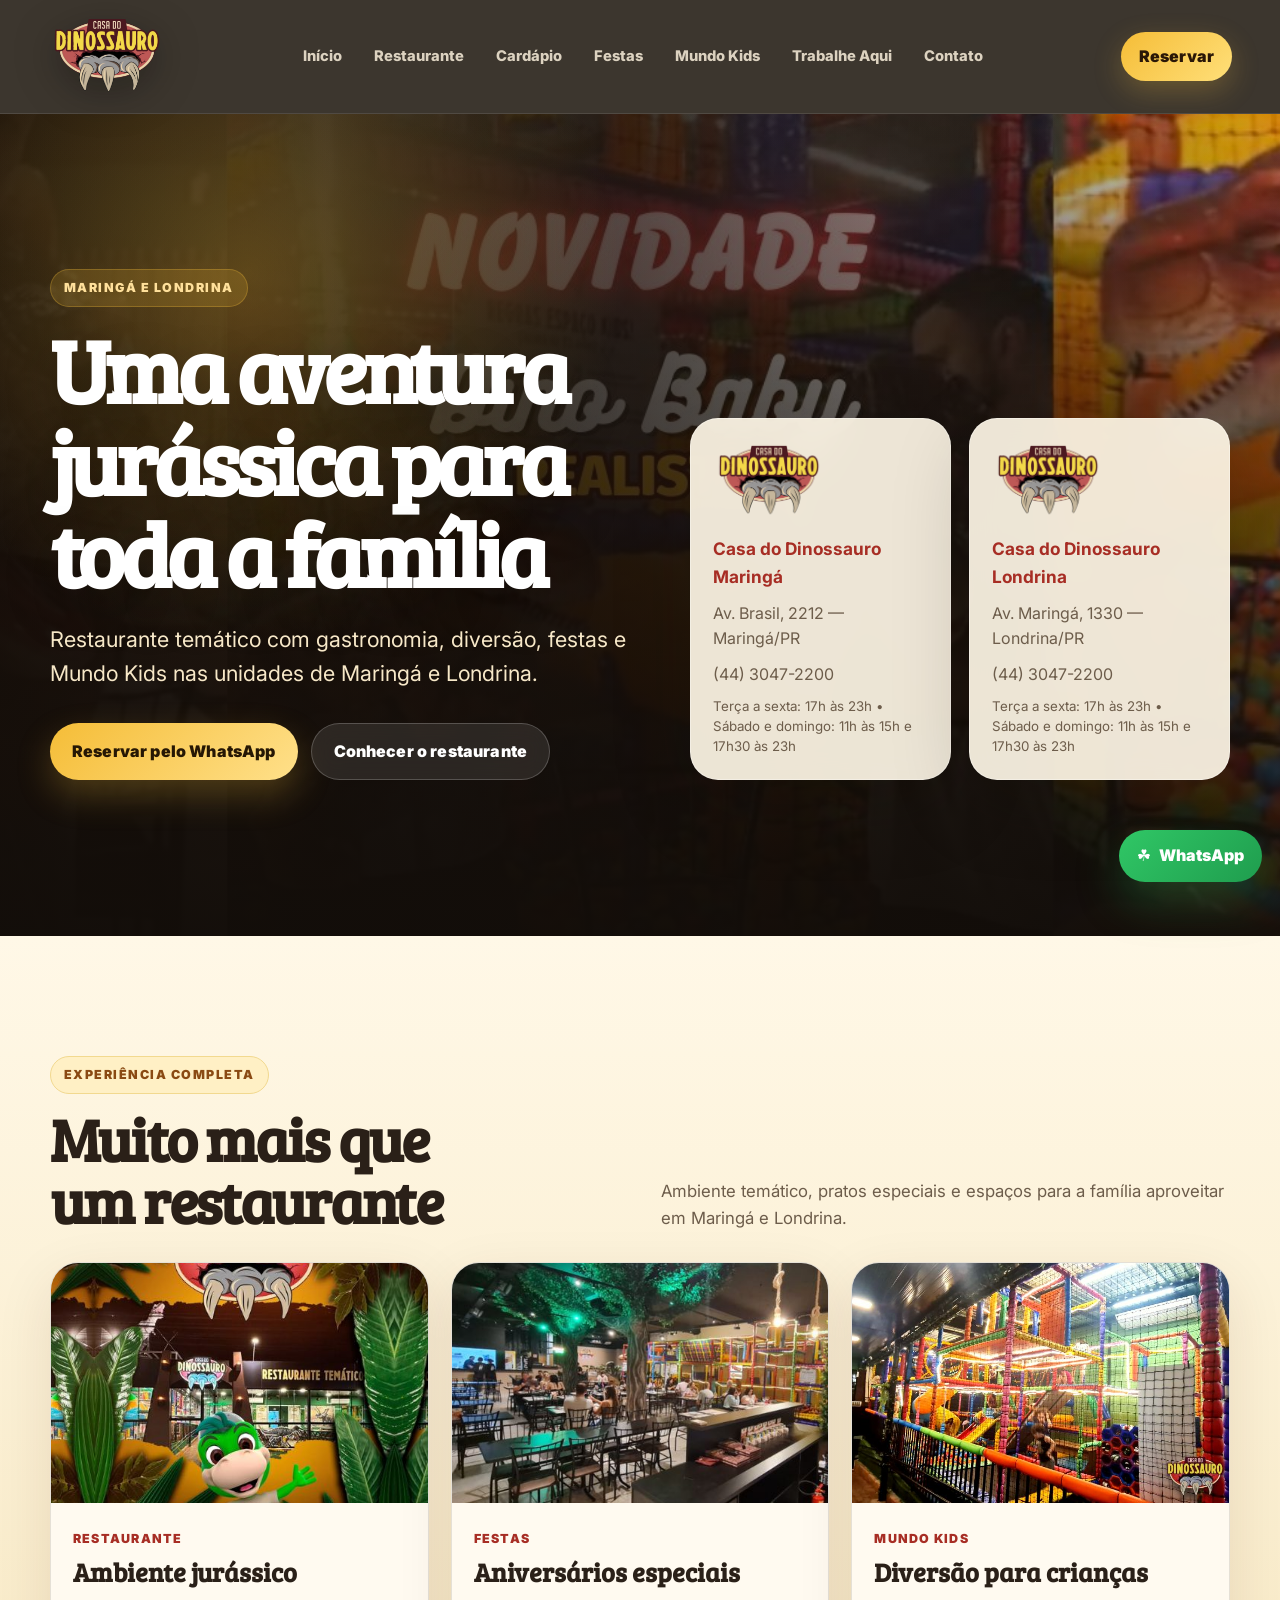
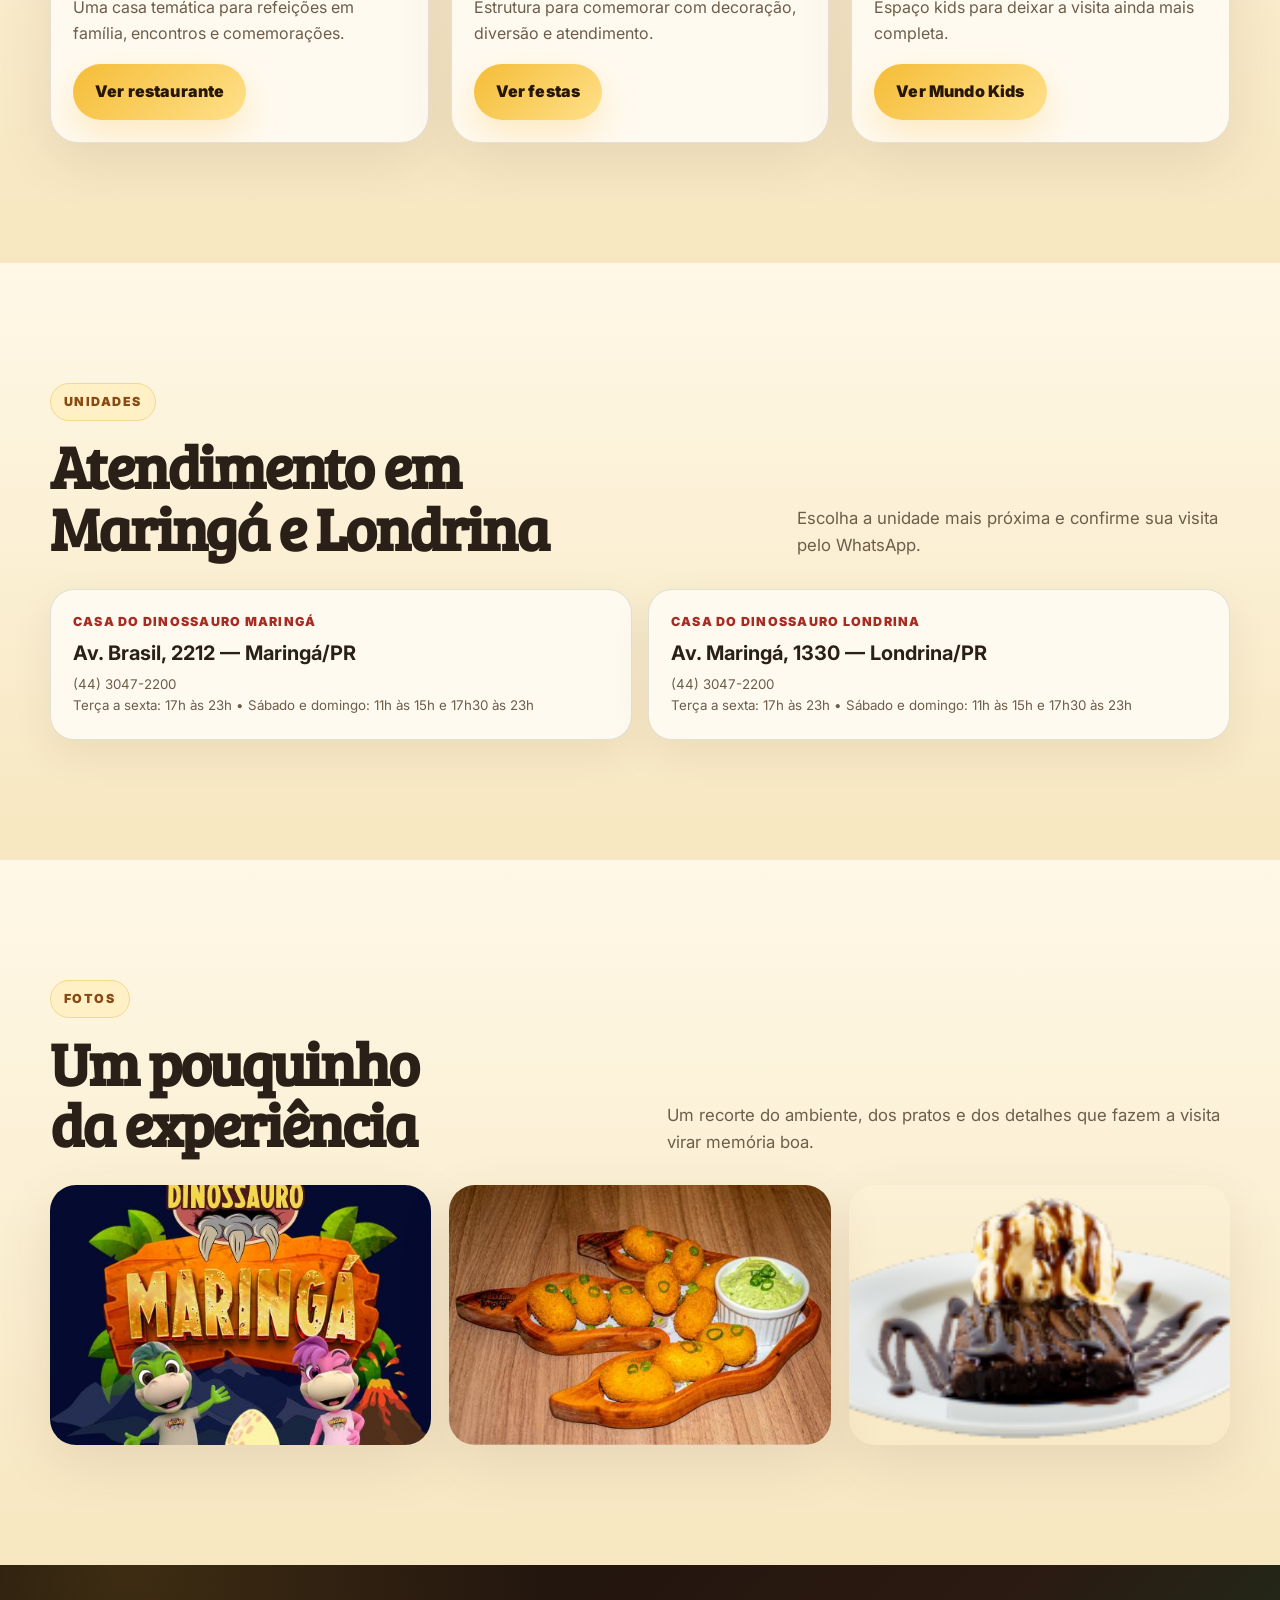
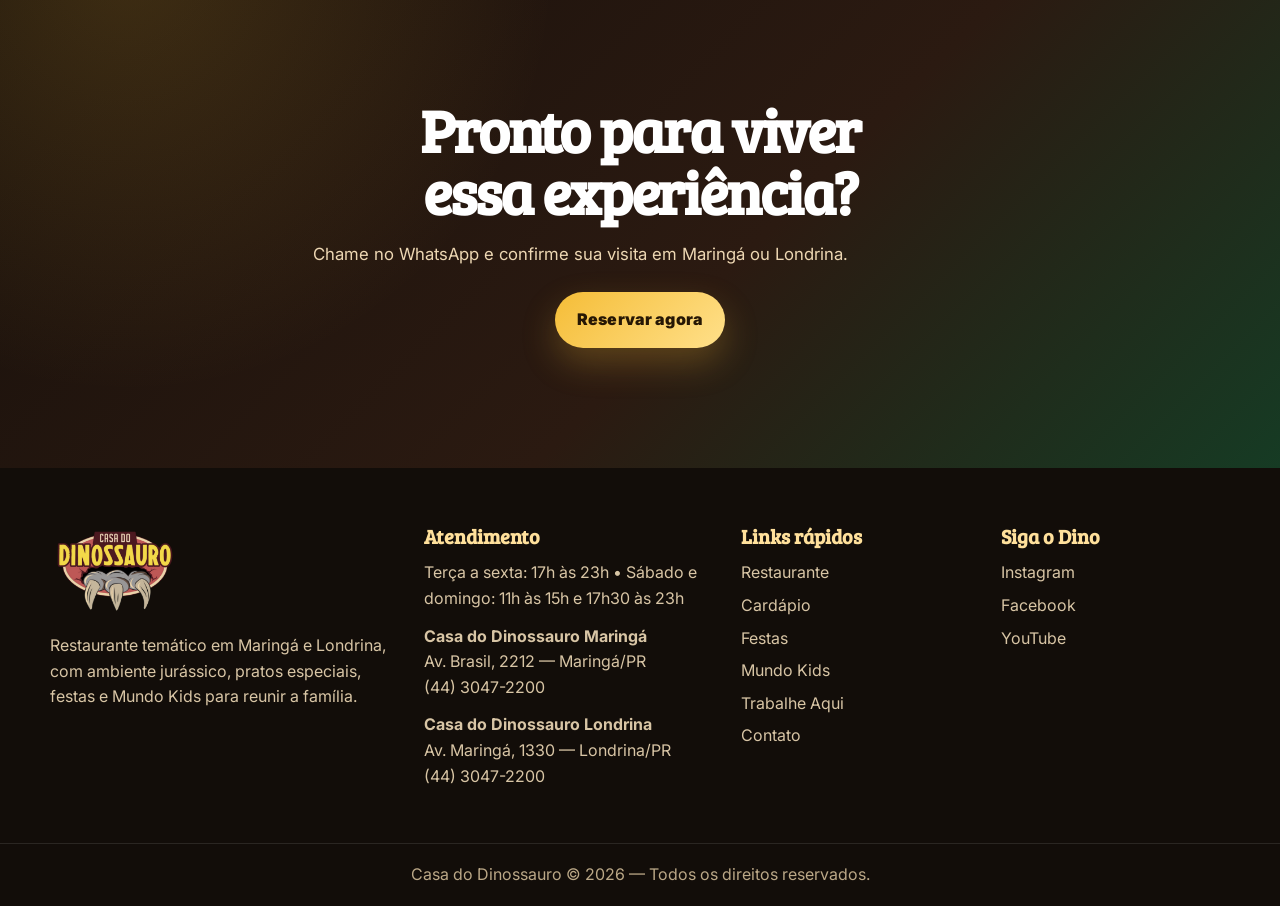
==== commit 3b3ad5ad: "Atualiza site e adiciona novas páginas" ====
--- a/index.html
+++ b/index.html
@@ -8,7 +8,7 @@
   <link rel="preconnect" href="https://fonts.googleapis.com">
   <link rel="preconnect" href="https://fonts.gstatic.com" crossorigin>
   <link href="https://fonts.googleapis.com/css2?family=Bree+Serif&family=Inter:wght@400;500;600;700;800;900&display=swap" rel="stylesheet">
-  <link rel="stylesheet" href="assets/css/style.css">
+  <link rel="stylesheet" href="/assets/css/style.css">
   <script src="https://identity.netlify.com/v1/netlify-identity-widget.js"></script>
 <script>
   if (window.netlifyIdentity) {
@@ -25,31 +25,31 @@
 </head>
 <body data-page="home" data-file="index.html">
   <header class="site-header" data-header>
-    <a class="brand" href="maringa.html" aria-label="Casa do Dinossauro - Início">
-      <img data-site-logo src="assets/img/casa-do-dinossauro-6215cc7ecec5.webp" alt="Casa do Dinossauro" loading="eager">
+    <a class="brand" href="/maringa.html" aria-label="Casa do Dinossauro - Início">
+      <img data-site-logo src="/assets/img/casa-do-dinossauro-6215cc7ecec5.webp" alt="Casa do Dinossauro" loading="eager">
     </a>
     <button class="menu-toggle" type="button" aria-label="Abrir menu" aria-expanded="false" data-menu-toggle><span></span><span></span><span></span></button>
-    <nav class="nav" data-nav><a href="maringa.html" class="active">Início</a>
-<a href="restaurante-maringa.html">Restaurante</a>
-<a href="cardapio-maringa.html">Cardápio</a>
-<a href="festa-maringa.html">Festas</a>
-<a href="mundo-kids-maringa.html">Mundo Kids</a>
-<a href="trabalhe-maringa.html">Trabalhe Aqui</a>
-<a href="fale-maringa.html">Contato</a></nav>
+    <nav class="nav" data-nav><a href="/maringa.html" class="active">Início</a>
+<a href="/restaurante-maringa.html">Restaurante</a>
+<a href="/cardapio-maringa.html">Cardápio</a>
+<a href="/festa-maringa.html">Festas</a>
+<a href="/mundo-kids-maringa.html">Mundo Kids</a>
+<a href="/trabalhe-maringa.html">Trabalhe Aqui</a>
+<a href="/fale-maringa.html">Contato</a></nav>
     <a class="header-cta" data-whatsapp-link href="https://wa.me/554430472200" target="_blank" rel="noreferrer">Reservar</a>
   </header>
   <main data-main><div class="dynamic-loading">Carregando conteúdo...</div></main>
   <footer class="footer">
     <div class="container footer-grid">
-      <div><img class="footer-logo" data-site-logo src="assets/img/casa-do-dinossauro-6215cc7ecec5.webp" alt="Casa do Dinossauro"><p data-footer-description>Restaurante temático em Maringá e Londrina.</p></div>
+      <div><img class="footer-logo" data-site-logo src="/assets/img/casa-do-dinossauro-6215cc7ecec5.webp" alt="Casa do Dinossauro"><p data-footer-description>Restaurante temático em Maringá e Londrina.</p></div>
       <div><h3>Atendimento</h3><p data-footer-hours>Terça a sexta: 17h às 23h • Sábado e domingo: 11h às 15h e 17h30 às 23h</p><div data-footer-units></div></div>
-      <div><h3>Links rápidos</h3><a href="restaurante-maringa.html">Restaurante</a><a href="cardapio-maringa.html">Cardápio</a><a href="festa-maringa.html">Faça sua festa</a><a href="mundo-kids-maringa.html">Mundo Kids</a><a href="fale-maringa.html">Fale Conosco</a></div>
+      <div><h3>Links rápidos</h3><div data-footer-links><a href="/restaurante-maringa.html">Restaurante</a><a href="/cardapio-maringa.html">Cardápio</a><a href="/festa-maringa.html">Faça sua festa</a><a href="/mundo-kids-maringa.html">Mundo Kids</a><a href="/fale-maringa.html">Fale Conosco</a></div></div>
       <div><h3>Siga o Dino</h3><a data-social="instagram" href="https://www.instagram.com/casadodinossauro/" target="_blank" rel="noreferrer">Instagram</a><a data-social="facebook" href="https://www.facebook.com/CasadoDinossauro" target="_blank" rel="noreferrer">Facebook</a><a data-social="youtube" href="https://www.youtube.com/@casadodinossauro1567" target="_blank" rel="noreferrer">YouTube</a></div>
     </div>
     <div class="footer-bottom">Casa do Dinossauro © 2026 — Todos os direitos reservados.</div>
   </footer>
   <a class="float-whatsapp" data-whatsapp-link href="https://wa.me/554430472200" target="_blank" rel="noreferrer" aria-label="Chamar no WhatsApp">☘️ <span>WhatsApp</span></a>
-  <script src="assets/js/content-loader.js"></script>
-  <script src="assets/js/app.js"></script>
+  <script src="/assets/js/content-loader.js"></script>
+  <script src="/assets/js/app.js"></script>
 </body>
 </html>
--- a/assets/css/style.css
+++ b/assets/css/style.css
@@ -129,3 +129,7 @@
 .contact-cards.two-cols{grid-template-columns:repeat(2,minmax(0,1fr))}.footer [data-footer-units] p{margin-bottom:12px}.nav a.active{background:rgba(245,189,55,.16);color:#ffe09b}
 @media (max-width:980px){.hero-cards{grid-template-columns:1fr}.gallery-grid,.contact-cards.two-cols{grid-template-columns:1fr 1fr}}
 @media (max-width:640px){.gallery-grid,.contact-cards.two-cols{grid-template-columns:1fr}.hero-cards .hero-card{max-width:none}}
+
+
+.site-announcement{background:#f5bd37;color:#2a1707;font-weight:900;border-bottom:1px solid rgba(42,32,24,.12)}
+.site-announcement .container{display:flex;align-items:center;justify-content:center;gap:16px;padding:10px 20px;text-align:center}.site-announcement a{background:#120d09;color:#fff3d8;border-radius:999px;padding:8px 12px;white-space:nowrap}.map-frame{overflow:hidden;border-radius:32px;box-shadow:var(--shadow);border:8px solid rgba(255,255,255,.62);background:#fffaf0}.map-frame iframe{display:block;width:100%;height:min(62vh,520px);border:0}.map-placeholder{min-height:280px;display:grid;place-items:center;color:var(--muted);font-weight:900;border-style:dashed}.section-media img{width:100%;aspect-ratio:4/3;object-fit:cover;border-radius:30px;box-shadow:var(--shadow);border:8px solid rgba(255,255,255,.62)}
